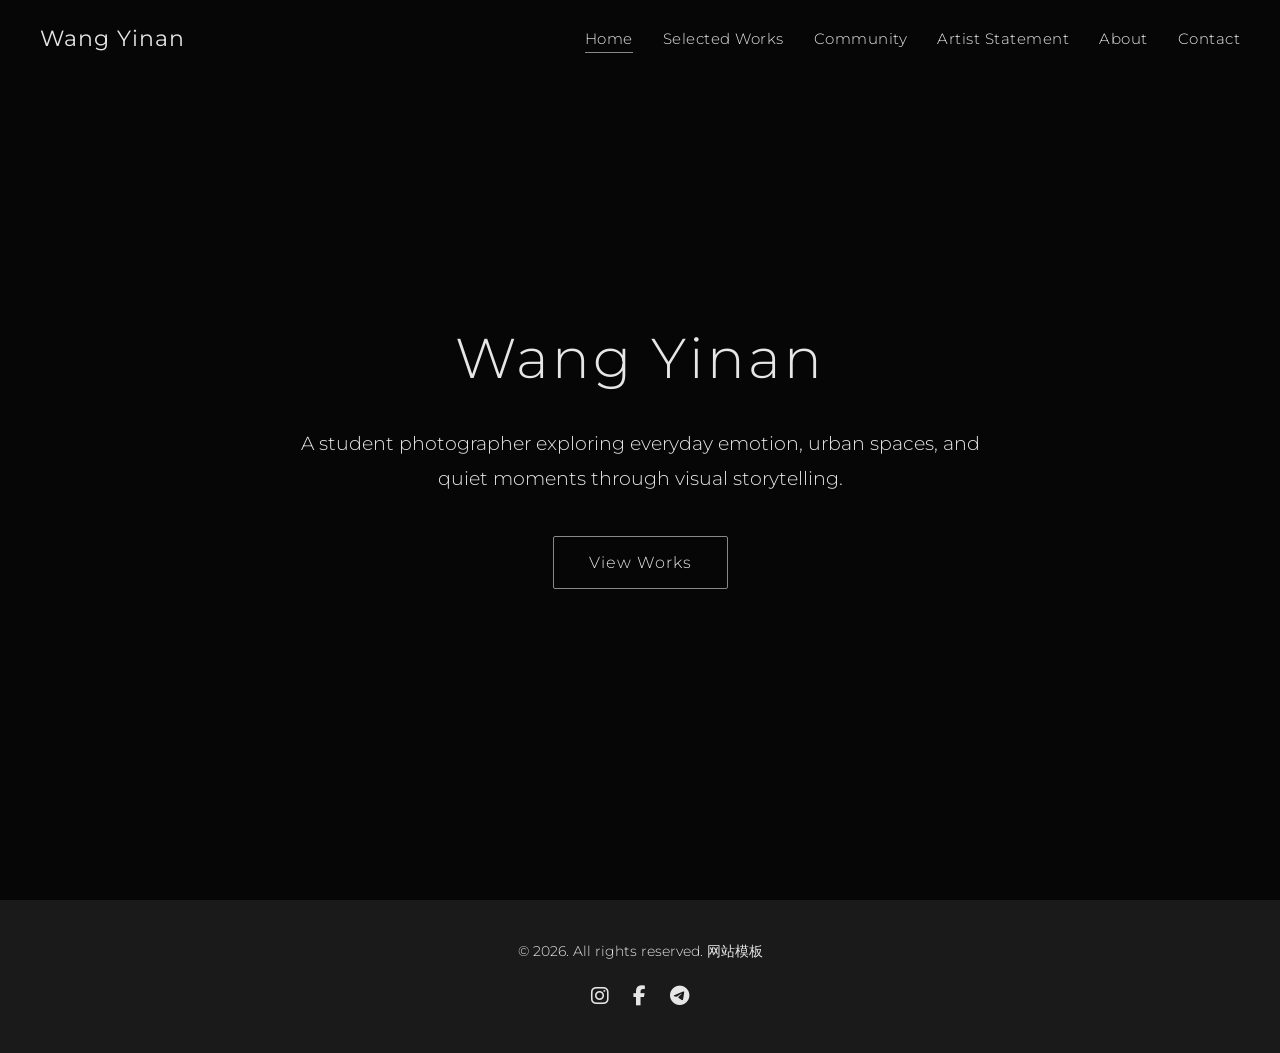
==== index.html @ 4743396e "2 commit" ====
<!DOCTYPE html>
<html lang="en">
<head>
    <meta charset="UTF-8">
    <meta name="viewport" content="width=device-width, initial-scale=1.0">
    <title>Wang Yinan | Photography Portfolio</title>
    <meta name="description" content="A student photographer exploring everyday emotion, urban spaces, and quiet moments through visual storytelling.">
    
    <link rel="icon" href="./favicon/favicon-32x32.png" sizes="32x32">
    <link rel="apple-touch-icon" href="./favicon/favicon-apple-32x32.png">

    <link rel="preconnect" href="https://fonts.googleapis.com">
    <link rel="preconnect" href="https://fonts.gstatic.com" crossorigin>
    <link href="https://fonts.googleapis.com/css2?family=Montserrat:wght@400;700&display=swap" rel="stylesheet">
    
    <link rel="stylesheet" href="./css/style.css">
    
    <link rel="stylesheet" href="https://cdn.bootcdn.net/ajax/libs/font-awesome/6.5.2/css/all.min.css" crossorigin="anonymous" referrerpolicy="no-referrer" />
    <link href="https://cdn.bootcdn.net/ajax/libs/aos/2.3.1/aos.css" rel="stylesheet">
</head>
<body>

    <header class="main-header">
        <div class="logo">
            <a href="./index.html">
                <h1>Wang Yinan</h1>
            </a>
        </div>
        <nav class="main-nav">
            <ul>
                <li><a href="index.html" class="active">Home</a></li>
                <li><a href="works.html">Selected Works</a></li>
                <li><a href="community.html">Community</a></li>
                <li><a href="statement.html">Artist Statement</a></li>
                <li><a href="about.html">About</a></li>
                <li><a href="contact.html">Contact</a></li>
            </ul>
        </nav>
        <button class="menu-toggle" aria-label="Toggle menu">
            <span class="hamburger"></span>
        </button>
    </header>

    <main class="main-content">
        <section class="hero-section">
            <h2 class="hero-title" data-aos="fade-down">Wang Yinan</h2>
            <p class="hero-subtitle" data-aos="fade-up" data-aos-delay="200">A student photographer exploring everyday emotion, urban spaces, and quiet moments through visual storytelling.</p>
            <a href="works.html" class="btn" data-aos="zoom-in" data-aos-delay="400">View Works</a>
        </section>
    </main>

    <footer class="main-footer">
        <p>&copy; 2026. All rights reserved. <a target="_blank" href="https://www.mobanwang.com/" title="网站模板">网站模板</a></p>
        <div class="social-links">
            <a href="#" aria-label="Instagram" rel="noopener"><i class="fab fa-instagram"></i></a>
            <a href="#" aria-label="Facebook" rel="noopener"><i class="fab fa-facebook-f"></i></a>
            <a href="#" aria-label="Telegram" rel="noopener"><i class="fab fa-telegram-plane"></i></a>
        </div>
    </footer>

    <script src="js/main.js"></script>
    <script src="https://cdn.bootcdn.net/ajax/libs/aos/2.3.1/aos.js"></script>
    <script>
        AOS.init();
    </script>
</body>
</html>
---- css/style.css ----
/*
--- Base Styles & Reset ---
*/


* {
    margin: 0;
    padding: 0;
    box-sizing: border-box;
}

html, body {
    overflow-x: hidden;
    width: 100%;
}

html.no-scroll,
body.no-scroll {
    overflow: hidden;
    height: 100%;
}

body {
    display: flex;
    flex-direction: column;
    min-height: 100vh;
    font-family: 'Montserrat', sans-serif;
    background-color: #0d0d0d;
    color: #e6e6e6;
    line-height: 1.7;
    scroll-behavior: smooth;
    width: 100%;
    font-weight: 300;
}

.main-content {
    flex-grow: 1;
}

a {
    color: #e6e6e6;
    text-decoration: none;
    transition: color 0.3s ease;
}

a:hover {
    color: #d4d4d4;
}




                    /*
                        --- Header ---
                    */



.main-header {
    display: flex;
    justify-content: space-between;
    align-items: center;
    padding: 20px 40px;
    position: fixed;
    top: 0;
    left: 0;
    width: 100%;
    z-index: 100;
    transition: background-color 0.3s ease;
}

.main-header.scrolled {
    background-color: rgba(13, 13, 13, 0.9);
}

.logo h1 {
    font-size: 22px;
    font-weight: 400;
    letter-spacing: 1px;
}




                    /*
                        --- Navigation ---
                    */



.main-nav ul {
    list-style: none;
    display: flex;
}

.main-nav ul li {
    margin-left: 30px;
}

.main-nav ul li a {
    font-weight: 300;
    text-transform: none;
    letter-spacing: 0.5px;
    position: relative;
    padding-bottom: 5px;
    font-size: 0.95em;
}

.main-nav ul li a.active::after,
.main-nav ul li a:hover::after {
    content: '';
    position: absolute;
    bottom: 0;
    left: 0;
    width: 100%;
    height: 1px;
    background-color: #888;
    transform: scaleX(0);
    transform-origin: left;
    transition: transform 0.3s ease;
}

.main-nav ul li a:hover::after,
.main-nav ul li a.active::after {
    transform: scaleX(1);
}



                    /*
                        --- Hamburger Menu ---
                    */



.menu-toggle {
    display: none;
    background: transparent;
    border: none;
    cursor: pointer;
    padding: 10px;
    z-index: 101;
}

.hamburger {
    display: block;
    width: 25px;
    height: 2px;
    background-color: #e6e6e6;
    position: relative;
    transition: all 0.3s ease-in-out;
}

.hamburger::before,
.hamburger::after {
    content: '';
    display: block;
    width: 25px;
    height: 2px;
    background-color: #e6e6e6;
    position: absolute;
    transition: all 0.3s ease-in-out;
}

.hamburger::before {
    transform: translateY(-8px);
}

.hamburger::after {
    transform: translateY(8px);
}

.menu-toggle.active .hamburger {
    background-color: transparent;
}

.menu-toggle.active .hamburger::before {
    transform: rotate(45deg);
}

.menu-toggle.active .hamburger::after {
    transform: rotate(-45deg);
}



                    /*
                        --- Hero Section ---
                    */



.hero-section {
    height: 100vh;
    display: flex;
    flex-direction: column;
    justify-content: center;
    align-items: center;
    text-align: center;
    padding: 0 20px;
    background: url('../images/Hero-img.png') no-repeat center center/cover;
    position: relative;
}

.hero-section::before {
    content: '';
    position: absolute;
    top: 0;
    left: 0;
    width: 100%;
    height: 100%;
    background-color: rgba(0, 0, 0, 0.5);
}

.hero-title, .hero-subtitle, .btn {
    position: relative;
    z-index: 1;
}

.hero-title {
    font-size: 3.5em;
    margin-bottom: 20px;
    letter-spacing: 3px;
    font-weight: 300;
    animation: fadeIn 1s ease-in-out;
}

.hero-subtitle {
    font-size: 1.2em;
    margin-bottom: 40px;
    font-weight: 300;
    line-height: 1.8;
    max-width: 700px;
    margin-left: auto;
    margin-right: auto;
    animation: fadeIn 1.2s ease-in-out;
}



                    /*
                        --- Buttons ---
                    */



.btn {
    display: inline-block;
    padding: 12px 35px;
    border: 1px solid #888;
    border-radius: 2px;
    font-weight: 300;
    text-transform: none;
    letter-spacing: 1px;
    transition: all 0.3s ease;
    animation: fadeIn 1.5s ease-in-out;
    position: relative;
    overflow: hidden;
}

.btn:hover {
    background-color: #e6e6e6;
    border-color: #e6e6e6;
    color: #0d0d0d;
}

.btn .btn-text,
.btn .loader-ring {
    transition: opacity 0.3s ease;
}

.btn .loader-ring {
    position: absolute;
    top: 50%;
    left: 50%;
    transform: translate(-50%, -50%);
    width: 0;
    height: 0;
    border: 4px solid transparent;
    border-radius: 50%;
    opacity: 0;
}

.btn.loading .btn-text {
    opacity: 0;
}

.btn.loading .loader-ring {
    width: 20px;
    height: 20px;
    border-top-color: #fff;
    border-left-color: #fff;
    animation: spin 1s linear infinite;
    opacity: 1;
}



                    /*
                        --- Keyframe Animations ---
                    */



@keyframes fadeIn {
    from {
        opacity: 0;
        transform: translateY(20px);
    }
    to {
        opacity: 1;
        transform: translateY(0);
    }
}

@keyframes spin {
    0% {
        transform: translate(-50%, -50%) rotate(0deg);
    }
    100% {
        transform: translate(-50%, -50%) rotate(360deg);
    }
}



                    /*
                        --- Footer ---
                    */



.main-footer {
    text-align: center;
    padding: 40px 20px;
    background-color: #1a1a1a;
}

.main-footer p {
    font-size: 14px;
    margin-bottom: 15px;
}

.social-links a {
    font-size: 20px;
    margin: 0 10px;
}



                    /*
                        --- Portfolio Section ---
                    */



.portfolio-section {
    padding: 100px 20px;
    text-align: center;
}

.section-title {
    font-size: 2.5em;
    margin-bottom: 60px;
    font-weight: 300;
    letter-spacing: 2px;
}

.gallery-grid {
    display: grid;
    grid-template-columns: repeat(auto-fit, minmax(300px, 1fr));
    gap: 30px;
}

.gallery-item {
    position: relative;
    overflow: hidden;
    border-radius: 5px;
    box-shadow: 0 4px 15px rgba(0, 0, 0, 0.3);
    transition: transform 0.3s ease;
}

.gallery-item:hover {
    transform: scale(1.03);
}

.gallery-item img {
    width: 100%;
    height: 100%;
    object-fit: cover;
    display: block;
    transition: transform 0.3s ease;
}

.gallery-item:hover img {
    transform: scale(1.1);
}

.overlay {
    position: absolute;
    top: 0;
    left: 0;
    width: 100%;
    height: 100%;
    background-color: rgba(0, 0, 0, 0.6);
    display: flex;
    justify-content: center;
    align-items: center;
    opacity: 0;
    transition: opacity 0.3s ease;
}

.gallery-item:hover .overlay {
    opacity: 1;
}

.overlay span {
    color: #fff;
    font-size: 1.2em;
    font-weight: 300;
    text-transform: none;
    letter-spacing: 1px;
}



                    /*
                        --- About Section ---
                    */



.about-section {
    padding: 100px 20px;
    text-align: center;
}

.about-container {
    max-width: 900px;
    margin: 0 auto;
    display: flex;
    flex-wrap: wrap;
    gap: 50px;
    align-items: center;
    text-align: left;
}

.about-photo {
    flex: 1 1 300px;
}

.about-photo img {
    width: 100%;
    height: auto;
    border-radius: 5px;
    box-shadow: 0 8px 20px rgba(0, 0, 0, 0.4);
}

.about-text {
    flex: 2 1 400px;
}

.about-text h3 {
    font-size: 2.2em;
    margin-bottom: 20px;
    color: #c0c0c0;
    font-weight: 300;
}

.about-text p {
    font-size: 1.1em;
    margin-bottom: 15px;
}



                    /*
                        --- Contact Section ---
                    */



.contact-section {
    padding: 100px 20px;
}

.contact-container {
    max-width: 900px;
    margin: 0 auto;
    display: flex;
    flex-wrap: wrap;
    gap: 50px;
    align-items: flex-start;
}

.contact-info, .contact-form-container {
    flex: 1 1 400px;
}

.contact-info h3 {
    font-size: 1.8em;
    margin-bottom: 20px;
    color: #c0c0c0;
    font-weight: 300;
}

.contact-info p {
    margin-bottom: 30px;
}

.contact-info ul {
    list-style: none;
}

.contact-info ul li {
    margin-bottom: 15px;
    font-size: 1.1em;
}

.contact-info ul li i {
    color: #888;
    margin-right: 10px;
    width: 20px;
    text-align: center;
}



                    /*
                        --- Form Styles ---
                    */



.form-group {
    margin-bottom: 20px;
}

.form-group label {
    display: block;
    margin-bottom: 8px;
    font-weight: bold;
}

.form-group input,
.form-group textarea {
    width: 100%;
    padding: 12px;
    border: 1px solid #444;
    background-color: #222;
    color: #e6e6e6;
    border-radius: 5px;
    font-family: inherit;
    transition: border-color 0.3s ease;
}

.form-group input:focus,
.form-group textarea:focus {
    outline: none;
    border-color: #888;
}

.contact-form-container .btn {
    width: 100%;
    text-align: center;
}



                    /*
                        --- Toast Notifications ---
                    */



.toast {
    position: fixed;
    bottom: 20px;
    right: 20px;
    display: flex;
    align-items: center;
    gap: 15px;
    padding: 1.2em 2em;
    border-radius: 8px;
    box-shadow: 0 4px 12px rgba(0, 0, 0, 0.15);
    color: #fff;
    z-index: 1000;
    font-weight: bold;
    transform: translateX(120%);
    transition: transform 0.6s cubic-bezier(0.68, -0.55, 0.27, 1.55);
}

.toast.active {
    transform: translateX(0);
}

.toast.hidden {
    display: none;
}

.toast i {
    font-size: 1.5em;
}

.toast p {
    margin: 0;
}

.success-toast {
    background-color: #4CAF50;
}

.error-toast {
    background-color: #f44336;
}



                    /*
                        --- Works Page: Project Series ---
                    */



.project-series {
    margin-bottom: 80px;
    padding-bottom: 60px;
    border-bottom: 1px solid #333;
}

.project-series:last-child {
    border-bottom: none;
}

.series-header {
    max-width: 800px;
    margin: 0 auto 40px;
    text-align: center;
}

.series-header h3 {
    font-size: 2em;
    margin-bottom: 20px;
    color: #d4d4d4;
    font-weight: 300;
}

.series-description {
    font-size: 1.1em;
    line-height: 1.8;
    color: #c0c0c0;
}

.featured-story {
    max-width: 1000px;
    margin: 60px auto 0;
    display: flex;
    flex-wrap: wrap;
    gap: 40px;
    align-items: center;
    background-color: #1a1a1a;
    padding: 40px;
    border-radius: 8px;
}

.story-image {
    flex: 1 1 400px;
}

.story-image img {
    width: 100%;
    height: auto;
    border-radius: 5px;
}

.story-text {
    flex: 1 1 400px;
}

.story-text h4 {
    font-size: 1.6em;
    margin-bottom: 15px;
    color: #c0c0c0;
    font-weight: 300;
}

.story-text p {
    font-size: 1.05em;
    line-height: 1.7;
    color: #d0d0d0;
}



                    /*
                        --- Community Page ---
                    */



.community-section {
    padding: 100px 20px;
}

.community-intro {
    max-width: 800px;
    margin: 0 auto 60px;
    text-align: center;
}

.community-intro p {
    font-size: 1.2em;
    line-height: 1.8;
    color: #c0c0c0;
}

.community-container {
    max-width: 1200px;
    margin: 0 auto 60px;
    display: grid;
    grid-template-columns: repeat(auto-fit, minmax(300px, 1fr));
    gap: 40px;
}

.community-block {
    background-color: #1a1a1a;
    padding: 40px 30px;
    border-radius: 8px;
    text-align: center;
    transition: transform 0.3s ease;
}

.community-block:hover {
    transform: translateY(-5px);
}

.community-icon {
    font-size: 2.5em;
    color: #888;
    margin-bottom: 20px;
}

.community-block h3 {
    font-size: 1.6em;
    margin-bottom: 20px;
    color: #d4d4d4;
    font-weight: 300;
}

.community-block p {
    font-size: 1.05em;
    line-height: 1.7;
    color: #c0c0c0;
    margin-bottom: 15px;
}

.community-gallery {
    max-width: 1200px;
    margin: 0 auto;
}

.community-gallery h3 {
    font-size: 1.8em;
    text-align: center;
    margin-bottom: 40px;
    color: #c0c0c0;
    font-weight: 300;
}



                    /*
                        --- Artist Statement Page ---
                    */



.statement-section {
    padding: 100px 20px;
}

.statement-container {
    max-width: 800px;
    margin: 0 auto;
}

.statement-text {
    background-color: #1a1a1a;
    padding: 50px 60px;
    border-radius: 8px;
    line-height: 1.9;
}

.statement-lead {
    font-size: 1.3em;
    font-weight: 300;
    margin-bottom: 30px;
    color: #d4d4d4;
    text-align: center;
    font-style: italic;
}

.statement-text p {
    font-size: 1.1em;
    margin-bottom: 25px;
    color: #d0d0d0;
}

.statement-text p:last-child {
    margin-bottom: 0;
}



                    /*
                        --- Media Queries (Responsiveness) ---
                    */



@media (max-width: 768px) {
    .main-header {
        padding: 20px;
    }

    .logo {
        position: static;
        margin-right: auto;
    }

    .main-nav {
        display: flex;
        position: fixed;
        top: 0;
        left: 0;
        width: 100%;
        height: 100vh;
        background-color: rgba(13, 13, 13, 0.95);
        flex-direction: column;
        justify-content: center;
        align-items: center;
        transform: translateX(-100%);
        transition: transform 0.3s ease-in-out;
    }

    .main-nav.active {
        transform: translateX(0);
    }

    .main-nav ul {
        flex-direction: column;
        text-align: center;
    }

    .main-nav ul li {
        margin: 20px 0;
    }

    .menu-toggle {
        display: block;
        position: static;
        margin-left: auto;
    }

    .about-container {
        flex-direction: column;
        text-align: center;
    }
    .about-text {
        text-align: center;
    }

    .section-title {
        font-size: 2em;
    }

    .toast {
        right: 50%;
        transform: translateX(120%) translateX(50%);
    }

    .toast.active {
        transform: translateX(50%);
    }

    .featured-story {
        flex-direction: column;
        padding: 30px 20px;
    }

    .statement-text {
        padding: 30px 25px;
    }

    .statement-lead {
        font-size: 1.2em;
    }

    .community-container {
        grid-template-columns: 1fr;
    }

    .series-header h3 {
        font-size: 1.8em;
    }
}
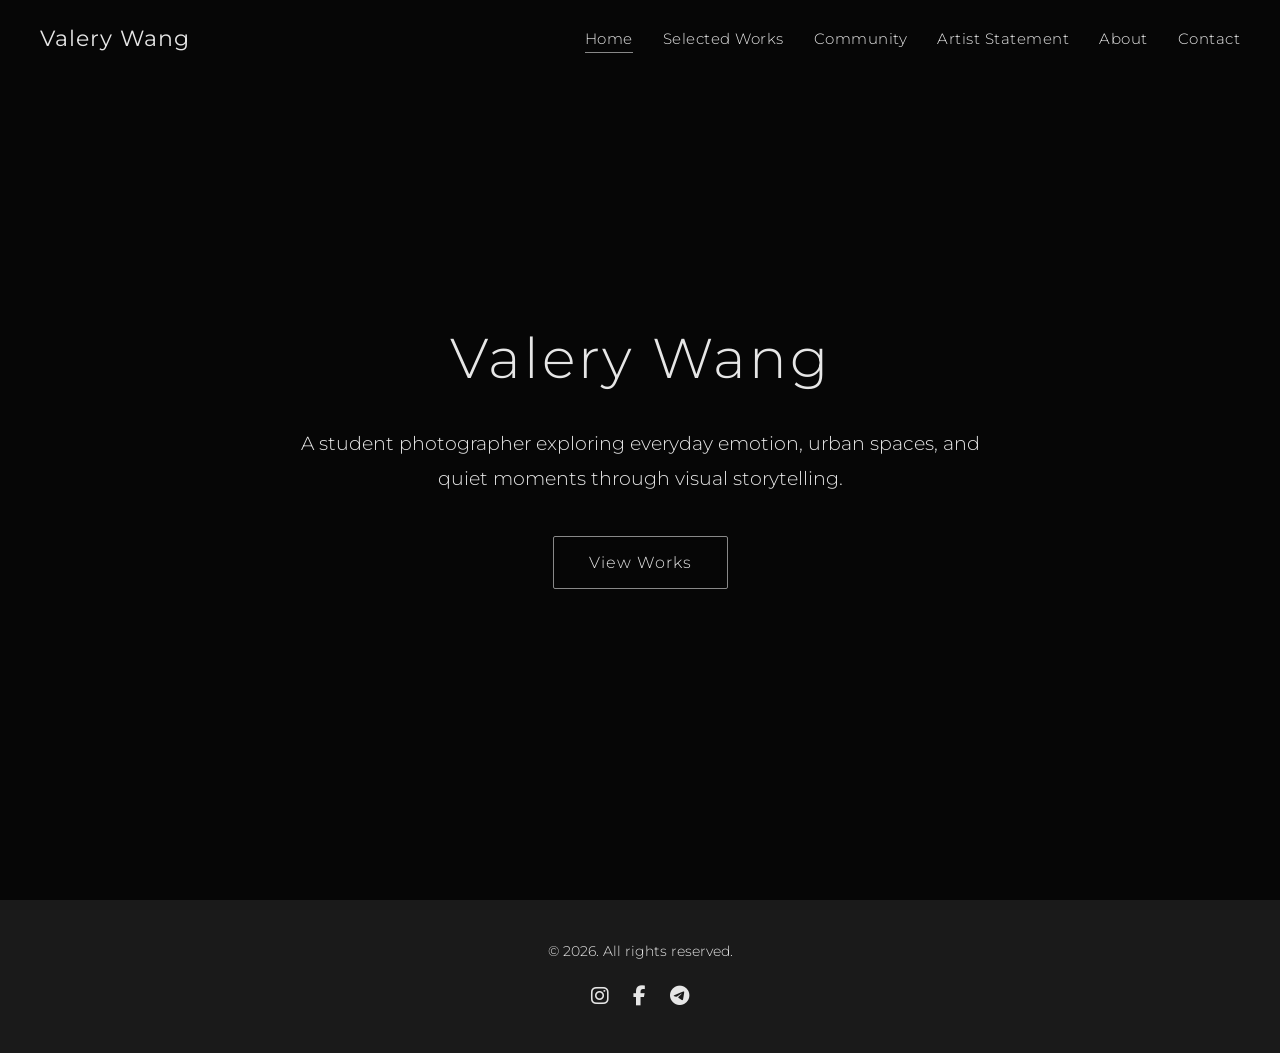
==== commit 27b62450: "Update branding from Wang Yinan to Valery Wang, add page headers, update contact info, and optimize " ====
--- a/index.html
+++ b/index.html
@@ -3,7 +3,7 @@
 <head>
     <meta charset="UTF-8">
     <meta name="viewport" content="width=device-width, initial-scale=1.0">
-    <title>Wang Yinan | Photography Portfolio</title>
+    <title>Valery Wang | Photography Portfolio</title>
     <meta name="description" content="A student photographer exploring everyday emotion, urban spaces, and quiet moments through visual storytelling.">
     
     <link rel="icon" href="./favicon/favicon-32x32.png" sizes="32x32">
@@ -23,7 +23,7 @@
     <header class="main-header">
         <div class="logo">
             <a href="./index.html">
-                <h1>Wang Yinan</h1>
+                <h1>Valery Wang</h1>
             </a>
         </div>
         <nav class="main-nav">
@@ -43,14 +43,14 @@
 
     <main class="main-content">
         <section class="hero-section">
-            <h2 class="hero-title" data-aos="fade-down">Wang Yinan</h2>
+            <h2 class="hero-title" data-aos="fade-down">Valery Wang</h2>
             <p class="hero-subtitle" data-aos="fade-up" data-aos-delay="200">A student photographer exploring everyday emotion, urban spaces, and quiet moments through visual storytelling.</p>
             <a href="works.html" class="btn" data-aos="zoom-in" data-aos-delay="400">View Works</a>
         </section>
     </main>
 
     <footer class="main-footer">
-        <p>&copy; 2026. All rights reserved. <a target="_blank" href="https://www.mobanwang.com/" title="网站模板">网站模板</a></p>
+        <p>&copy; 2026. All rights reserved.</p>
         <div class="social-links">
             <a href="#" aria-label="Instagram" rel="noopener"><i class="fab fa-instagram"></i></a>
             <a href="#" aria-label="Facebook" rel="noopener"><i class="fab fa-facebook-f"></i></a>
--- a/css/style.css
+++ b/css/style.css
@@ -364,6 +364,28 @@
     margin-bottom: 60px;
     font-weight: 300;
     letter-spacing: 2px;
+}
+
+.page-header {
+    text-align: center;
+    margin-bottom: 60px;
+}
+
+.page-main-title {
+    font-size: 3.5em;
+    font-weight: 300;
+    letter-spacing: 3px;
+    margin-bottom: 15px;
+    color: #e6e6e6;
+}
+
+.page-subtitle {
+    font-size: 1.4em;
+    font-weight: 300;
+    font-style: italic;
+    letter-spacing: 1.5px;
+    color: #b0b0b0;
+    font-family: 'Montserrat', serif;
 }
 
 .gallery-grid {
@@ -874,6 +896,16 @@
         font-size: 2em;
     }
 
+    .page-main-title {
+        font-size: 2.5em;
+        letter-spacing: 2px;
+    }
+
+    .page-subtitle {
+        font-size: 1.1em;
+        letter-spacing: 1px;
+    }
+
     .toast {
         right: 50%;
         transform: translateX(120%) translateX(50%);
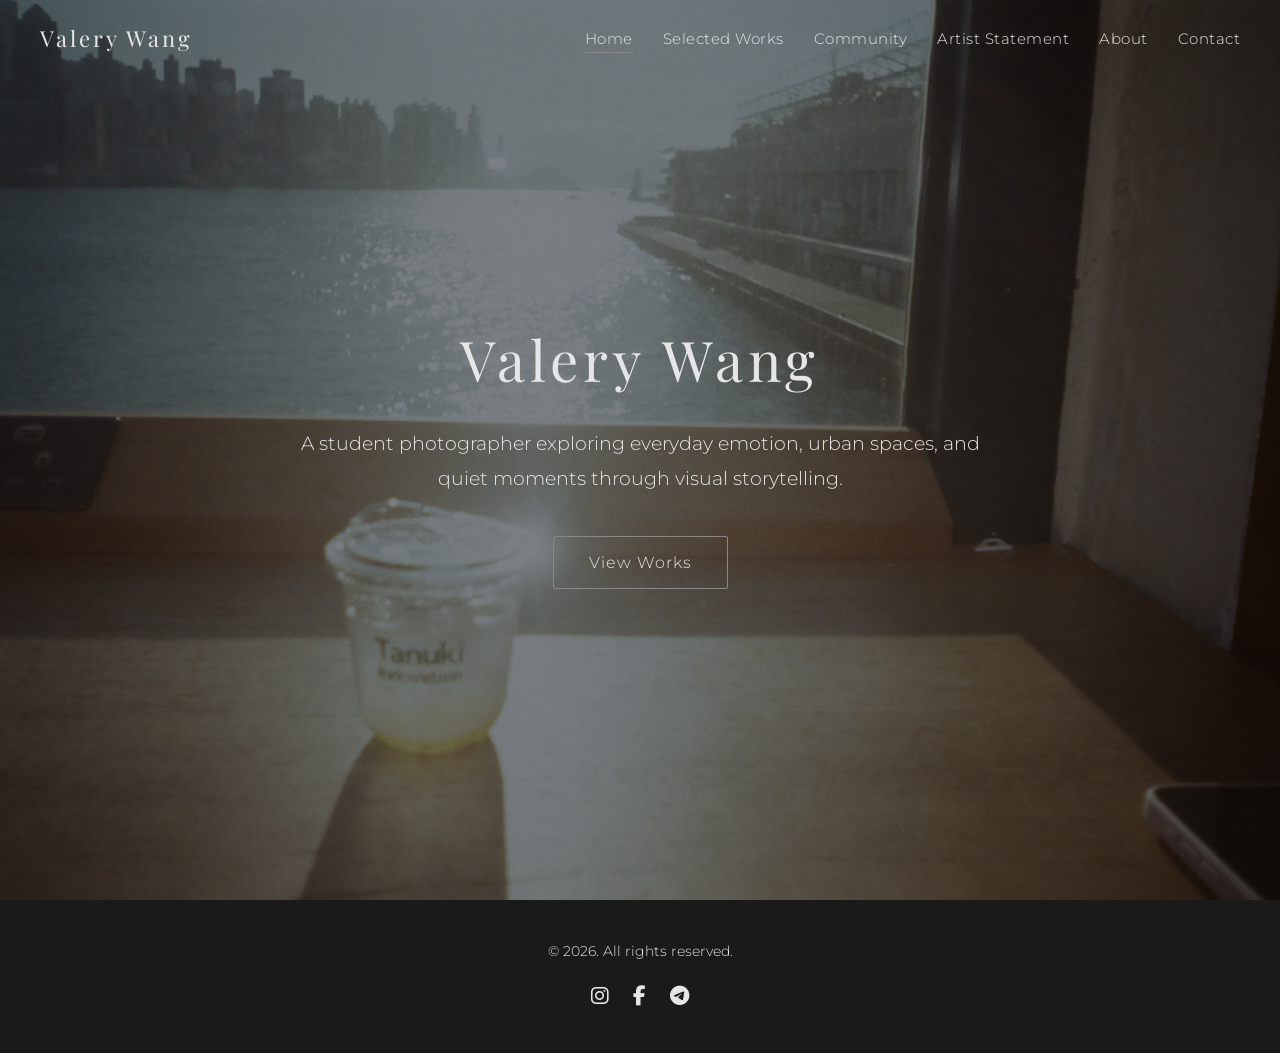
==== commit 5b79014b: "。。。。" ====
--- a/index.html
+++ b/index.html
@@ -11,7 +11,7 @@
 
     <link rel="preconnect" href="https://fonts.googleapis.com">
     <link rel="preconnect" href="https://fonts.gstatic.com" crossorigin>
-    <link href="https://fonts.googleapis.com/css2?family=Montserrat:wght@400;700&display=swap" rel="stylesheet">
+    <link href="https://fonts.googleapis.com/css2?family=Montserrat:wght@300;400;700&family=Playfair+Display:wght@400;500;600;700&display=swap" rel="stylesheet">
     
     <link rel="stylesheet" href="./css/style.css">
     
--- a/css/style.css
+++ b/css/style.css
@@ -76,7 +76,8 @@
 .logo h1 {
     font-size: 22px;
     font-weight: 400;
-    letter-spacing: 1px;
+    letter-spacing: 3px;
+    font-family: 'Playfair Display', serif;
 }
 
 
@@ -198,7 +199,7 @@
     align-items: center;
     text-align: center;
     padding: 0 20px;
-    background: url('../images/Hero-img.png') no-repeat center center/cover;
+    background: linear-gradient(rgba(13, 13, 13, 0.5), rgba(13, 13, 13, 0.5)), url('../images/Everyday%20Spaces/2025-10-07%20230908.jpg') center/cover no-repeat;
     position: relative;
 }
 
@@ -209,7 +210,7 @@
     left: 0;
     width: 100%;
     height: 100%;
-    background-color: rgba(0, 0, 0, 0.5);
+    background-color: transparent;
 }
 
 .hero-title, .hero-subtitle, .btn {
@@ -220,8 +221,9 @@
 .hero-title {
     font-size: 3.5em;
     margin-bottom: 20px;
-    letter-spacing: 3px;
-    font-weight: 300;
+    letter-spacing: 5px;
+    font-weight: 400;
+    font-family: 'Playfair Display', serif;
     animation: fadeIn 1s ease-in-out;
 }
 
@@ -362,25 +364,27 @@
 .section-title {
     font-size: 2.5em;
     margin-bottom: 60px;
-    font-weight: 300;
+    font-weight: 400;
     letter-spacing: 2px;
+    font-family: 'Playfair Display', serif;
 }
 
 .page-header {
     text-align: center;
-    margin-bottom: 60px;
+    margin-bottom: 80px;
 }
 
 .page-main-title {
-    font-size: 3.5em;
-    font-weight: 300;
-    letter-spacing: 3px;
-    margin-bottom: 15px;
+    font-size: 4.5em;
+    font-weight: 400;
+    letter-spacing: 6px;
+    margin-bottom: 25px;
     color: #e6e6e6;
+    font-family: 'Playfair Display', serif;
 }
 
 .page-subtitle {
-    font-size: 1.4em;
+    font-size: 1.2em;
     font-weight: 300;
     font-style: italic;
     letter-spacing: 1.5px;
@@ -454,44 +458,83 @@
 
 .about-section {
     padding: 100px 20px;
-    text-align: center;
+    max-width: 1200px;
+    margin: 0 auto;
 }
 
 .about-container {
-    max-width: 900px;
-    margin: 0 auto;
-    display: flex;
-    flex-wrap: wrap;
-    gap: 50px;
-    align-items: center;
+    display: flex;
+    gap: 80px;
+    align-items: flex-start;
+    margin-top: 80px;
+    margin-bottom: 100px;
+}
+
+.about-text {
+    flex: 1;
     text-align: left;
 }
 
-.about-photo {
-    flex: 1 1 300px;
-}
-
-.about-photo img {
-    width: 100%;
-    height: auto;
-    border-radius: 5px;
-    box-shadow: 0 8px 20px rgba(0, 0, 0, 0.4);
-}
-
-.about-text {
-    flex: 2 1 400px;
-}
-
 .about-text h3 {
-    font-size: 2.2em;
+    font-size: 2em;
+    margin-bottom: 30px;
+    color: #e6e6e6;
+    font-weight: 400;
+    letter-spacing: 3px;
+    font-family: 'Playfair Display', serif;
+}
+
+.about-text p {
+    font-size: 1em;
+    line-height: 1.8;
     margin-bottom: 20px;
     color: #c0c0c0;
     font-weight: 300;
 }
 
-.about-text p {
+.about-photo {
+    flex: 0 0 350px;
+}
+
+.about-photo img {
+    width: 100%;
+    height: auto;
+    border-radius: 8px;
+    box-shadow: 0 10px 30px rgba(0, 0, 0, 0.5);
+}
+
+.about-footer {
+    display: flex;
+    justify-content: center;
+    align-items: center;
+    gap: 60px;
+    padding-top: 60px;
+    border-top: 1px solid #333;
+}
+
+.about-footer a {
+    font-size: 0.95em;
+    color: #a8a8a8;
+    transition: color 0.3s ease;
+}
+
+.about-footer a:hover {
+    color: #e6e6e6;
+}
+
+.social-links-about {
+    display: flex;
+    gap: 25px;
+}
+
+.social-links-about a {
     font-size: 1.1em;
-    margin-bottom: 15px;
+    color: #888;
+    transition: color 0.3s ease;
+}
+
+.social-links-about a:hover {
+    color: #e6e6e6;
 }
 
 
@@ -503,7 +546,7 @@
 
 
 .contact-section {
-    padding: 100px 20px;
+    padding: 180px 20px 100px;
 }
 
 .contact-container {
@@ -523,7 +566,9 @@
     font-size: 1.8em;
     margin-bottom: 20px;
     color: #c0c0c0;
-    font-weight: 300;
+    font-weight: 400;
+    letter-spacing: 2px;
+    font-family: 'Playfair Display', serif;
 }
 
 .contact-info p {
@@ -656,7 +701,7 @@
 
 .series-header {
     max-width: 800px;
-    margin: 0 auto 40px;
+    margin: 80px auto 40px;
     text-align: center;
 }
 
@@ -664,7 +709,9 @@
     font-size: 2em;
     margin-bottom: 20px;
     color: #d4d4d4;
-    font-weight: 300;
+    font-weight: 400;
+    letter-spacing: 3px;
+    font-family: 'Playfair Display', serif;
 }
 
 .series-description {
@@ -703,7 +750,9 @@
     font-size: 1.6em;
     margin-bottom: 15px;
     color: #c0c0c0;
-    font-weight: 300;
+    font-weight: 400;
+    letter-spacing: 2px;
+    font-family: 'Playfair Display', serif;
 }
 
 .story-text p {
@@ -721,59 +770,128 @@
 
 
 .community-section {
-    padding: 100px 20px;
+    padding: 120px 20px 0 20px;
 }
 
 .community-intro {
-    max-width: 800px;
-    margin: 0 auto 60px;
+    max-width: 650px;
+    margin: 0 auto 80px;
     text-align: center;
 }
 
 .community-intro p {
-    font-size: 1.2em;
+    font-size: 1.1em;
     line-height: 1.8;
+    color: #d4d4d4;
+}
+
+.community-container {
+    max-width: 100%;
+    margin: 0 auto;
+    display: flex;
+    flex-direction: row;
+    height: 80vh;
+    width: 100%;
+    padding: 80px 0;
+}
+
+.community-block {
+    width: 33.333%;
+    height: auto;
+    background-color: #0d0d0d;
+    padding: 0 15px;
+    border-radius: 0;
+    text-align: left;
+    display: flex;
+    flex-direction: column;
+    transition: none;
+    position: relative;
+    overflow: visible;
+}
+
+.community-block:hover {
+    transform: none;
+}
+
+.community-icon {
+    display: none;
+}
+
+.community-block h3 {
+    font-size: 0.95em;
+    margin-bottom: 20px;
     color: #c0c0c0;
-}
-
-.community-container {
-    max-width: 1200px;
-    margin: 0 auto 60px;
-    display: grid;
-    grid-template-columns: repeat(auto-fit, minmax(300px, 1fr));
-    gap: 40px;
-}
-
-.community-block {
-    background-color: #1a1a1a;
-    padding: 40px 30px;
-    border-radius: 8px;
-    text-align: center;
-    transition: transform 0.3s ease;
-}
-
-.community-block:hover {
-    transform: translateY(-5px);
-}
-
-.community-icon {
-    font-size: 2.5em;
-    color: #888;
-    margin-bottom: 20px;
-}
-
-.community-block h3 {
-    font-size: 1.6em;
-    margin-bottom: 20px;
-    color: #d4d4d4;
-    font-weight: 300;
+    font-weight: 400;
+    letter-spacing: 3px;
+    text-shadow: none;
+    font-family: 'Playfair Display', serif;
 }
 
 .community-block p {
-    font-size: 1.05em;
-    line-height: 1.7;
-    color: #c0c0c0;
-    margin-bottom: 15px;
+    font-size: 0.9em;
+    line-height: 1.8;
+    color: #a8a8a8;
+    font-weight: 300;
+    margin-bottom: 18px;
+    text-shadow: none;
+}
+
+.community-block p:last-child {
+    margin-bottom: 0;
+}
+
+.community-gallery-carousel {
+    position: relative;
+    width: 100%;
+    height: 80vh;
+    margin-top: 0;
+    border-radius: 0;
+    overflow: hidden;
+    top: 0;
+    left: 0;
+}
+
+.community-gallery-carousel::after {
+    content: '';
+    position: absolute;
+    bottom: 0;
+    left: 0;
+    width: 100%;
+    height: 0;
+    background: none;
+    pointer-events: none;
+}
+
+.community-text-content {
+    position: relative;
+    bottom: auto;
+    left: auto;
+    width: 100%;
+    max-width: 100%;
+    padding: 60px 0 0 0;
+    background-color: transparent;
+    z-index: 10;
+}
+
+.carousel-img {
+    position: absolute;
+    width: 100%;
+    height: 100%;
+    object-fit: contain;
+    opacity: 0;
+    transition: opacity 0.6s ease-in-out;
+}
+
+.carousel-img.active {
+    opacity: 1;
+}
+
+.community-gallery-carousel:hover .carousel-img.active {
+    opacity: 0;
+}
+
+.community-gallery-carousel:hover .carousel-img:not(.active) {
+    opacity: 1;
 }
 
 .community-gallery {
@@ -886,10 +1004,16 @@
 
     .about-container {
         flex-direction: column;
-        text-align: center;
-    }
-    .about-text {
-        text-align: center;
+        gap: 40px;
+    }
+
+    .about-photo {
+        flex: 0 0 100%;
+    }
+
+    .about-footer {
+        flex-direction: column;
+        gap: 30px;
     }
 
     .section-title {
@@ -898,7 +1022,7 @@
 
     .page-main-title {
         font-size: 2.5em;
-        letter-spacing: 2px;
+        letter-spacing: 4px;
     }
 
     .page-subtitle {
@@ -929,10 +1053,387 @@
     }
 
     .community-container {
-        grid-template-columns: 1fr;
+        flex-direction: column;
+        height: auto;
+        padding: 60px 0;
+    }
+
+    .community-block {
+        width: 100%;
+        height: auto;
+        padding: 0 10px;
+    }
+
+    .community-gallery-carousel {
+        height: 60vh;
+    }
+
+    .community-text-content {
+        max-width: 100%;
+        padding: 50px 0 0 0;
     }
 
     .series-header h3 {
         font-size: 1.8em;
+        letter-spacing: 2px;
+    }
+
+    .featured-project-spacer {
+        height: 60px;
+    }
+
+    .featured-project {
+        flex-direction: column;
+        gap: 40px;
+    }
+
+    .featured-project-image {
+        flex: 1 1 100%;
+    }
+
+    .featured-project-text {
+        flex: 1 1 100%;
+        padding: 0;
+    }
+
+    .featured-project-text h3 {
+        font-size: 1.8em;
+        letter-spacing: 2px;
+    }
+
+    .featured-project-text p {
+        font-size: 1em;
+    }
+}
+
+
+
+                    /*
+                        --- Featured Project Section ---
+                    */
+
+
+
+.featured-project-section {
+    padding: 0 20px 100px;
+    background-color: #0d0d0d;
+}
+
+.featured-project-spacer {
+    height: 120px;
+}
+
+.featured-project {
+    max-width: 1400px;
+    margin: 0 auto;
+    display: flex;
+    gap: 80px;
+    align-items: center;
+    background-color: #0d0d0d;
+    padding: 0;
+}
+
+.featured-project-image {
+    flex: 0 0 60%;
+    position: relative;
+    overflow: hidden;
+    border-radius: 2px;
+}
+
+.featured-project-image img {
+    width: 100%;
+    height: auto;
+    display: block;
+    transition: transform 0.6s cubic-bezier(0.16, 1, 0.3, 1);
+}
+
+.featured-project-image:hover img {
+    transform: scale(1.02);
+}
+
+.featured-project-text {
+    flex: 0 0 calc(40% - 80px);
+    padding: 40px 0;
+}
+
+.featured-project-text h3 {
+    font-size: 2.2em;
+    font-weight: 400;
+    letter-spacing: 3px;
+    color: #e6e6e6;
+    margin-bottom: 15px;
+    line-height: 1.3;
+    font-family: 'Playfair Display', serif;
+}
+
+.featured-project-meta {
+    font-size: 0.9em;
+    color: #666;
+    letter-spacing: 1.5px;
+    margin-bottom: 40px;
+    font-weight: 300;
+}
+
+.featured-project-text p {
+    font-size: 1.1em;
+    line-height: 1.9;
+    color: #c0c0c0;
+    margin-bottom: 20px;
+    font-weight: 300;
+}
+
+.featured-project-text p:last-child {
+    margin-bottom: 0;
+}
+
+
+
+                    /*
+                        --- Editorial Modal ---
+                    */
+
+
+
+.editorial-modal {
+    position: fixed;
+    top: 0;
+    left: 0;
+    width: 100%;
+    height: 100vh;
+    z-index: 9999;
+    opacity: 0;
+    pointer-events: none;
+    transition: opacity 0.8s cubic-bezier(0.16, 1, 0.3, 1);
+}
+
+.editorial-modal.active {
+    opacity: 1;
+    pointer-events: all;
+}
+
+.modal-backdrop {
+    position: absolute;
+    top: 0;
+    left: 0;
+    width: 100%;
+    height: 100%;
+    background-color: #0d0d0d;
+    backdrop-filter: blur(0px);
+    transition: backdrop-filter 1s cubic-bezier(0.16, 1, 0.3, 1);
+}
+
+.editorial-modal.active .modal-backdrop {
+    backdrop-filter: blur(20px);
+}
+
+.modal-container {
+    position: relative;
+    width: 100%;
+    height: 100%;
+    display: flex;
+    z-index: 1;
+}
+
+.modal-image-section {
+    flex: 0 0 65%;
+    display: flex;
+    align-items: center;
+    justify-content: center;
+    padding: 60px;
+    opacity: 0;
+    filter: blur(20px);
+    transition: opacity 1.2s cubic-bezier(0.16, 1, 0.3, 1) 0.2s,
+                filter 1.2s cubic-bezier(0.16, 1, 0.3, 1) 0.2s;
+}
+
+.editorial-modal.active .modal-image-section {
+    opacity: 1;
+    filter: blur(0px);
+}
+
+.modal-image {
+    max-width: 100%;
+    max-height: 100%;
+    object-fit: contain;
+    border-radius: 2px;
+}
+
+.modal-text-section {
+    flex: 0 0 35%;
+    padding: 80px 60px;
+    display: flex;
+    flex-direction: column;
+    position: relative;
+    overflow-y: auto;
+}
+
+.modal-close {
+    position: absolute;
+    top: 30px;
+    right: 40px;
+    font-size: 3.5em;
+    color: #e6e6e6;
+    cursor: pointer;
+    background: none;
+    border: none;
+    padding: 0;
+    width: 60px;
+    height: 60px;
+    display: flex;
+    align-items: center;
+    justify-content: center;
+    transition: color 0.3s ease, transform 0.3s ease;
+    font-weight: 300;
+    opacity: 0;
+    transform: translateY(-10px) scale(0.8);
+    transition: opacity 0.6s cubic-bezier(0.16, 1, 0.3, 1) 1.4s,
+                transform 0.6s cubic-bezier(0.16, 1, 0.3, 1) 1.4s,
+                color 0.3s ease;
+    line-height: 1;
+}
+
+.editorial-modal.active .modal-close {
+    opacity: 1;
+    transform: translateY(0) scale(1);
+}
+
+.modal-close:hover {
+    color: #fff;
+    transform: translateY(0) scale(1.1);
+}
+
+.modal-content {
+    margin-top: auto;
+    margin-bottom: auto;
+}
+
+.modal-index {
+    font-size: 0.75em;
+    letter-spacing: 2px;
+    color: #666;
+    margin-bottom: 30px;
+    font-weight: 300;
+    opacity: 0;
+    transform: translateY(20px);
+    transition: opacity 0.8s cubic-bezier(0.16, 1, 0.3, 1) 1.2s,
+                transform 0.8s cubic-bezier(0.16, 1, 0.3, 1) 1.2s;
+}
+
+.editorial-modal.active .modal-index {
+    opacity: 1;
+    transform: translateY(0);
+}
+
+.modal-title {
+    font-size: 1.8em;
+    font-weight: 400;
+    letter-spacing: 2px;
+    color: #e6e6e6;
+    margin-bottom: 20px;
+    line-height: 1.4;
+    font-family: 'Playfair Display', serif;
+    opacity: 0;
+    transform: translateY(20px);
+    transition: opacity 0.8s cubic-bezier(0.16, 1, 0.3, 1) 1.4s,
+                transform 0.8s cubic-bezier(0.16, 1, 0.3, 1) 1.4s;
+}
+
+.editorial-modal.active .modal-title {
+    opacity: 1;
+    transform: translateY(0);
+}
+
+.modal-meta {
+    font-size: 0.9em;
+    color: #888;
+    margin-bottom: 40px;
+    letter-spacing: 0.5px;
+    font-weight: 300;
+    opacity: 0;
+    transform: translateY(20px);
+    transition: opacity 0.8s cubic-bezier(0.16, 1, 0.3, 1) 1.6s,
+                transform 0.8s cubic-bezier(0.16, 1, 0.3, 1) 1.6s;
+    display: none;
+}
+
+.editorial-modal.active .modal-meta {
+    opacity: 1;
+    transform: translateY(0);
+}
+
+.modal-description {
+    font-size: 1.05em;
+    line-height: 1.9;
+    color: #c0c0c0;
+    font-weight: 300;
+    white-space: pre-line;
+    opacity: 0;
+    transform: translateY(20px);
+    transition: opacity 0.8s cubic-bezier(0.16, 1, 0.3, 1) 1.8s,
+                transform 0.8s cubic-bezier(0.16, 1, 0.3, 1) 1.8s;
+}
+
+.editorial-modal.active .modal-description {
+    opacity: 1;
+    transform: translateY(0);
+}
+
+.gallery-item {
+    cursor: pointer;
+}
+
+
+
+                    /*
+                        --- Modal Responsive ---
+                    */
+
+
+
+@media (max-width: 1024px) {
+    .modal-container {
+        flex-direction: column;
+    }
+
+    .modal-image-section {
+        flex: 0 0 60%;
+        padding: 40px 30px 20px;
+    }
+
+    .modal-text-section {
+        flex: 0 0 40%;
+        padding: 30px 40px 60px;
+    }
+
+    .modal-close {
+        top: 30px;
+        right: 40px;
+    }
+}
+
+@media (max-width: 768px) {
+    .modal-image-section {
+        flex: 0 0 55%;
+        padding: 30px 20px 15px;
+    }
+
+    .modal-text-section {
+        flex: 0 0 45%;
+        padding: 20px 30px 40px;
+    }
+
+    .modal-close {
+        top: 20px;
+        right: 30px;
+        font-size: 0.8em;
+    }
+
+    .modal-title {
+        font-size: 1.4em;
+        letter-spacing: 1.5px;
+    }
+
+    .modal-description {
+        font-size: 0.95em;
     }
 }
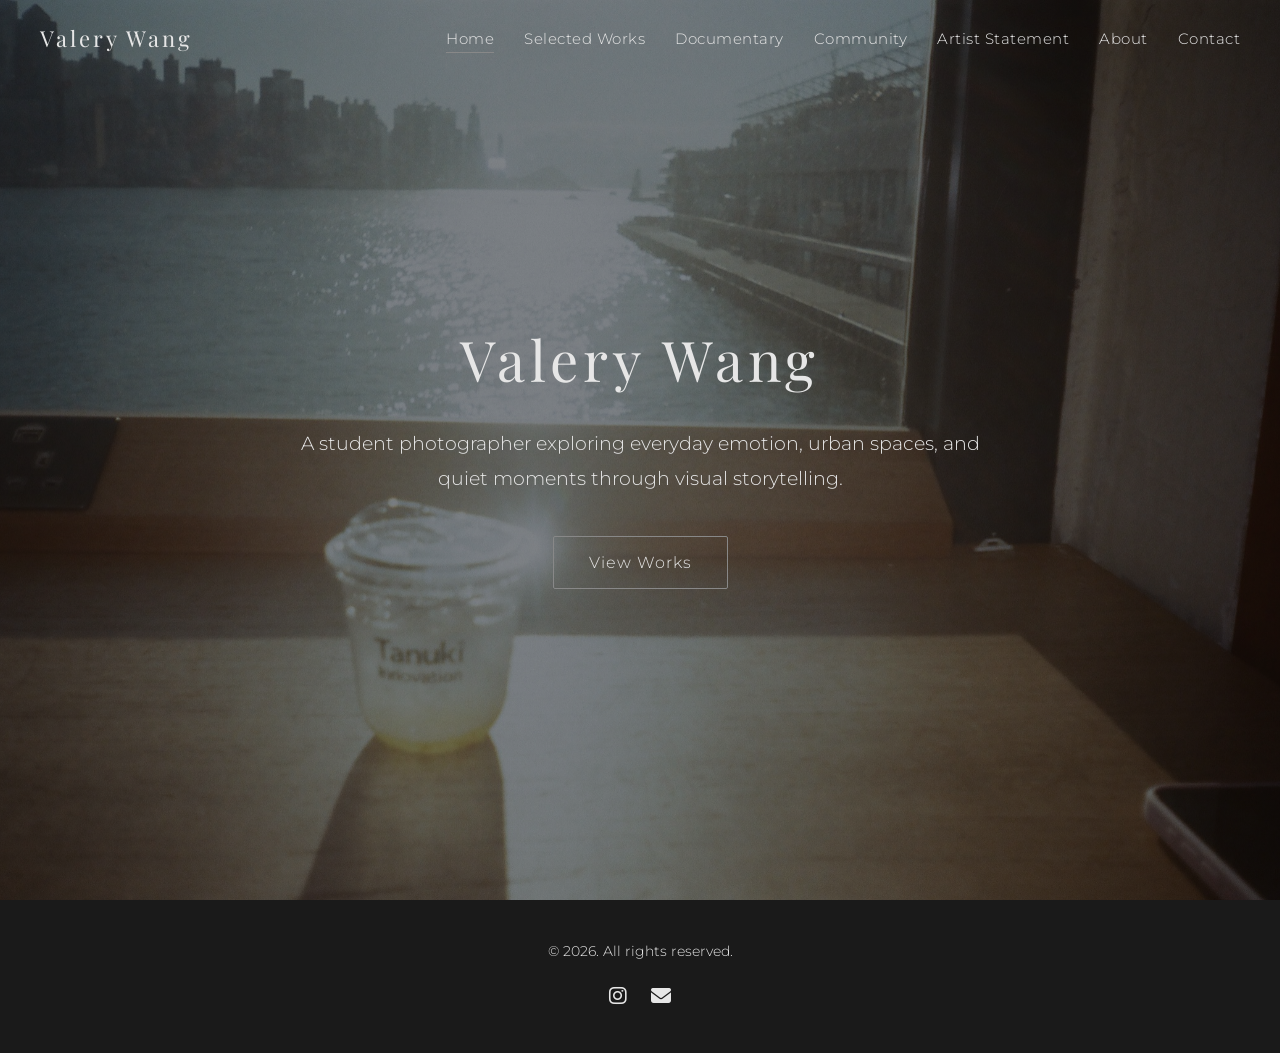
==== commit 3d9ded79: "Improve portfolio UI and add documentary project" ====
--- a/index.html
+++ b/index.html
@@ -19,31 +19,33 @@
     <link href="https://cdn.bootcdn.net/ajax/libs/aos/2.3.1/aos.css" rel="stylesheet">
 </head>
 <body>
+    <a class="skip-link" href="#main-content">Skip to content</a>
 
     <header class="main-header">
         <div class="logo">
             <a href="./index.html">
-                <h1>Valery Wang</h1>
+                <span class="site-name">Valery Wang</span>
             </a>
         </div>
-        <nav class="main-nav">
+        <nav class="main-nav" id="main-navigation" aria-label="Primary navigation">
             <ul>
-                <li><a href="index.html" class="active">Home</a></li>
+                <li><a href="index.html" class="active" aria-current="page">Home</a></li>
                 <li><a href="works.html">Selected Works</a></li>
+                <li><a href="documentary.html">Documentary</a></li>
                 <li><a href="community.html">Community</a></li>
                 <li><a href="statement.html">Artist Statement</a></li>
                 <li><a href="about.html">About</a></li>
                 <li><a href="contact.html">Contact</a></li>
             </ul>
         </nav>
-        <button class="menu-toggle" aria-label="Toggle menu">
+        <button class="menu-toggle" aria-label="Open menu" aria-controls="main-navigation" aria-expanded="false">
             <span class="hamburger"></span>
         </button>
     </header>
 
-    <main class="main-content">
+    <main class="main-content" id="main-content">
         <section class="hero-section">
-            <h2 class="hero-title" data-aos="fade-down">Valery Wang</h2>
+            <h1 class="hero-title" data-aos="fade-down">Valery Wang</h1>
             <p class="hero-subtitle" data-aos="fade-up" data-aos-delay="200">A student photographer exploring everyday emotion, urban spaces, and quiet moments through visual storytelling.</p>
             <a href="works.html" class="btn" data-aos="zoom-in" data-aos-delay="400">View Works</a>
         </section>
@@ -52,9 +54,8 @@
     <footer class="main-footer">
         <p>&copy; 2026. All rights reserved.</p>
         <div class="social-links">
-            <a href="#" aria-label="Instagram" rel="noopener"><i class="fab fa-instagram"></i></a>
-            <a href="#" aria-label="Facebook" rel="noopener"><i class="fab fa-facebook-f"></i></a>
-            <a href="#" aria-label="Telegram" rel="noopener"><i class="fab fa-telegram-plane"></i></a>
+            <a href="https://www.instagram.com/viennawyn0829/" aria-label="Valery Wang on Instagram" target="_blank" rel="noopener noreferrer"><i class="fab fa-instagram"></i></a>
+            <a href="mailto:viennawyn19@icloud.com" aria-label="Email Valery Wang"><i class="fas fa-envelope"></i></a>
         </div>
     </footer>
 
@@ -64,4 +65,4 @@
         AOS.init();
     </script>
 </body>
-</html>+</html>
--- a/css/style.css
+++ b/css/style.css
@@ -47,6 +47,42 @@
     color: #d4d4d4;
 }
 
+.skip-link {
+    position: fixed;
+    top: 12px;
+    left: 12px;
+    z-index: 10000;
+    padding: 10px 14px;
+    background: #f0ece4;
+    color: #111;
+    font-size: 14px;
+    font-weight: 500;
+    transform: translateY(-150%);
+    transition: transform 0.2s ease;
+}
+
+.skip-link:focus {
+    color: #111;
+    transform: translateY(0);
+}
+
+.visually-hidden {
+    position: absolute !important;
+    width: 1px !important;
+    height: 1px !important;
+    padding: 0 !important;
+    margin: -1px !important;
+    overflow: hidden !important;
+    clip: rect(0, 0, 0, 0) !important;
+    white-space: nowrap !important;
+    border: 0 !important;
+}
+
+:focus-visible {
+    outline: 2px solid #f0ece4;
+    outline-offset: 4px;
+}
+
 
 
 
@@ -73,7 +109,8 @@
     background-color: rgba(13, 13, 13, 0.9);
 }
 
-.logo h1 {
+.logo .site-name {
+    display: inline-block;
     font-size: 22px;
     font-weight: 400;
     letter-spacing: 3px;
@@ -199,7 +236,7 @@
     align-items: center;
     text-align: center;
     padding: 0 20px;
-    background: linear-gradient(rgba(13, 13, 13, 0.5), rgba(13, 13, 13, 0.5)), url('../images/Everyday%20Spaces/2025-10-07%20230908.jpg') center/cover no-repeat;
+    background: linear-gradient(rgba(13, 13, 13, 0.5), rgba(13, 13, 13, 0.5)), url('../images/Everyday%20Spaces/2025-10-07%20230908-optimized.jpg') center/cover no-repeat;
     position: relative;
 }
 
@@ -475,13 +512,22 @@
     text-align: left;
 }
 
-.about-text h3 {
+.about-text h1 {
     font-size: 2em;
     margin-bottom: 30px;
     color: #e6e6e6;
     font-weight: 400;
     letter-spacing: 3px;
     font-family: 'Playfair Display', serif;
+}
+
+.about-kicker,
+.contact-kicker {
+    margin-bottom: 12px;
+    color: #948d83;
+    font-size: 0.72rem;
+    font-weight: 500;
+    letter-spacing: 0.18em;
 }
 
 .about-text p {
@@ -562,13 +608,19 @@
     flex: 1 1 400px;
 }
 
-.contact-info h3 {
+.contact-info h1 {
     font-size: 1.8em;
     margin-bottom: 20px;
     color: #c0c0c0;
     font-weight: 400;
     letter-spacing: 2px;
     font-family: 'Playfair Display', serif;
+}
+
+.contact-response-time {
+    margin-top: -18px;
+    color: #918b82;
+    font-size: 0.86rem;
 }
 
 .contact-info p {
@@ -705,7 +757,7 @@
     text-align: center;
 }
 
-.series-header h3 {
+.series-header h2 {
     font-size: 2em;
     margin-bottom: 20px;
     color: #d4d4d4;
@@ -775,7 +827,7 @@
 
 .community-intro {
     max-width: 650px;
-    margin: 0 auto 80px;
+    margin: 0 auto 32px;
     text-align: center;
 }
 
@@ -790,9 +842,9 @@
     margin: 0 auto;
     display: flex;
     flex-direction: row;
-    height: 80vh;
-    width: 100%;
-    padding: 80px 0;
+    height: auto;
+    width: 100%;
+    padding: 40px 0 110px;
 }
 
 .community-block {
@@ -817,7 +869,7 @@
     display: none;
 }
 
-.community-block h3 {
+.community-block h2 {
     font-size: 0.95em;
     margin-bottom: 20px;
     color: #c0c0c0;
@@ -843,12 +895,13 @@
 .community-gallery-carousel {
     position: relative;
     width: 100%;
-    height: 80vh;
+    height: clamp(360px, 56vh, 620px);
     margin-top: 0;
     border-radius: 0;
     overflow: hidden;
     top: 0;
     left: 0;
+    display: block;
 }
 
 .community-gallery-carousel::after {
@@ -868,30 +921,40 @@
     left: auto;
     width: 100%;
     max-width: 100%;
-    padding: 60px 0 0 0;
+    padding: 34px 6px 0;
     background-color: transparent;
     z-index: 10;
 }
 
 .carousel-img {
     position: absolute;
+    inset: 0;
     width: 100%;
     height: 100%;
-    object-fit: contain;
-    opacity: 0;
-    transition: opacity 0.6s ease-in-out;
+    object-fit: cover;
+    opacity: 1;
+    transition: filter 0.3s ease;
+}
+
+.carousel-img:first-child {
+    z-index: 1;
+}
+
+.carousel-img:last-child {
+    inset: auto 14px 14px auto;
+    z-index: 2;
+    width: 34%;
+    height: 42%;
+    border: 1px solid rgba(240, 236, 228, 0.35);
+    box-shadow: 0 12px 30px rgba(0, 0, 0, 0.38);
 }
 
 .carousel-img.active {
     opacity: 1;
 }
 
-.community-gallery-carousel:hover .carousel-img.active {
-    opacity: 0;
-}
-
-.community-gallery-carousel:hover .carousel-img:not(.active) {
-    opacity: 1;
+.community-gallery-carousel:hover .carousel-img {
+    filter: brightness(1.04);
 }
 
 .community-gallery {
@@ -925,9 +988,11 @@
 }
 
 .statement-text {
-    background-color: #1a1a1a;
-    padding: 50px 60px;
-    border-radius: 8px;
+    background-color: transparent;
+    padding: 50px 42px;
+    border-top: 1px solid #34302b;
+    border-bottom: 1px solid #34302b;
+    border-radius: 0;
     line-height: 1.9;
 }
 
@@ -1045,7 +1110,7 @@
     }
 
     .statement-text {
-        padding: 30px 25px;
+        padding: 34px 8px;
     }
 
     .statement-lead {
@@ -1055,25 +1120,39 @@
     .community-container {
         flex-direction: column;
         height: auto;
-        padding: 60px 0;
+        padding: 34px 0 70px;
+        gap: 76px;
     }
 
     .community-block {
         width: 100%;
         height: auto;
-        padding: 0 10px;
+        padding: 0;
     }
 
     .community-gallery-carousel {
-        height: 60vh;
+        height: auto;
+        display: grid;
+        grid-template-columns: repeat(2, minmax(0, 1fr));
+        gap: 8px;
+    }
+
+    .community-gallery-carousel .carousel-img {
+        position: static;
+        inset: auto;
+        width: 100%;
+        height: auto;
+        aspect-ratio: 4 / 5;
+        border: 0;
+        box-shadow: none;
     }
 
     .community-text-content {
         max-width: 100%;
-        padding: 50px 0 0 0;
-    }
-
-    .series-header h3 {
+        padding: 28px 0 0;
+    }
+
+    .series-header h2 {
         font-size: 1.8em;
         letter-spacing: 2px;
     }
@@ -1096,7 +1175,7 @@
         padding: 0;
     }
 
-    .featured-project-text h3 {
+    .featured-project-text h2 {
         font-size: 1.8em;
         letter-spacing: 2px;
     }
@@ -1156,7 +1235,7 @@
     padding: 40px 0;
 }
 
-.featured-project-text h3 {
+.featured-project-text h2 {
     font-size: 2.2em;
     font-weight: 400;
     letter-spacing: 3px;
@@ -1186,6 +1265,835 @@
     margin-bottom: 0;
 }
 
+.featured-documentary-project .featured-project-image {
+    display: block;
+    aspect-ratio: 4 / 3;
+}
+
+.featured-documentary-project .featured-project-image img {
+    height: 100%;
+    object-fit: cover;
+}
+
+.featured-documentary-project .featured-project-text h2 a {
+    color: inherit;
+}
+
+.featured-documentary-project .featured-project-text h2 a:hover {
+    color: #fff;
+}
+
+.project-text-link {
+    display: inline-flex;
+    align-items: center;
+    gap: 12px;
+    margin-top: 18px;
+    padding-bottom: 5px;
+    border-bottom: 1px solid #555;
+    color: #d4d4d4;
+    font-size: 0.85em;
+    letter-spacing: 1.2px;
+}
+
+.project-text-link span {
+    transition: transform 0.3s ease;
+}
+
+.project-text-link:hover span {
+    transform: translateX(5px);
+}
+
+.featured-project-divider {
+    width: 100%;
+    max-width: 1400px;
+    height: 1px;
+    margin: 100px auto;
+    background: #292929;
+}
+
+
+
+                    /*
+                        --- Documentary Project ---
+                    */
+
+
+
+.documentary-page {
+    --documentary-bg: #11110f;
+    --documentary-paper: #e8e1d5;
+    --documentary-muted: #aaa398;
+    --documentary-rule: #34322d;
+    --documentary-accent: #b56b43;
+    background: var(--documentary-bg);
+    color: var(--documentary-paper);
+}
+
+/* Keep the story readable if the optional scroll-animation script is unavailable. */
+.documentary-page [data-aos] {
+    opacity: 1 !important;
+    transform: none !important;
+}
+
+.documentary-page .documentary-header {
+    background: linear-gradient(to bottom, rgba(0, 0, 0, 0.52), transparent);
+}
+
+.documentary-page .documentary-header.scrolled {
+    background: rgba(17, 17, 15, 0.94);
+    backdrop-filter: blur(12px);
+}
+
+.documentary-reading-progress {
+    position: fixed;
+    top: 0;
+    left: 0;
+    width: 100%;
+    height: 2px;
+    z-index: 220;
+    background: rgba(255, 255, 255, 0.08);
+    pointer-events: none;
+}
+
+.documentary-reading-progress span {
+    display: block;
+    width: 100%;
+    height: 100%;
+    background: var(--documentary-accent);
+    transform: scaleX(0);
+    transform-origin: left center;
+    transition: transform 0.12s linear;
+}
+
+.documentary-chapter-nav {
+    position: fixed;
+    top: 50%;
+    right: 22px;
+    z-index: 90;
+    display: flex;
+    flex-direction: column;
+    gap: 12px;
+    padding: 14px 10px;
+    border: 1px solid rgba(255, 255, 255, 0.07);
+    background: rgba(17, 17, 15, 0.76);
+    backdrop-filter: blur(12px);
+    opacity: 0;
+    pointer-events: none;
+    transform: translate(14px, -50%);
+    transition: opacity 0.3s ease, transform 0.3s ease;
+}
+
+.documentary-page.documentary-story-started .documentary-chapter-nav {
+    opacity: 1;
+    pointer-events: auto;
+    transform: translate(0, -50%);
+}
+
+.documentary-chapter-nav a {
+    position: relative;
+    display: block;
+    padding: 2px 4px;
+    color: #77736b;
+    font-size: 0.66rem;
+    letter-spacing: 0.08em;
+    transition: color 0.25s ease;
+}
+
+.documentary-chapter-nav a:hover,
+.documentary-chapter-nav a.active {
+    color: var(--documentary-paper);
+}
+
+.documentary-chapter-nav .chapter-number {
+    color: inherit;
+    font-family: 'Playfair Display', serif;
+    font-size: 0.78rem;
+}
+
+.documentary-chapter-nav a.active .chapter-number {
+    color: var(--documentary-accent);
+}
+
+.documentary-chapter-nav .chapter-name {
+    position: absolute;
+    top: 50%;
+    right: calc(100% + 14px);
+    padding: 8px 10px;
+    border: 1px solid rgba(255, 255, 255, 0.07);
+    background: rgba(17, 17, 15, 0.9);
+    color: var(--documentary-paper);
+    opacity: 0;
+    visibility: hidden;
+    transform: translate(6px, -50%);
+    transition: opacity 0.2s ease, transform 0.2s ease, visibility 0.2s ease;
+    white-space: nowrap;
+}
+
+.documentary-chapter-nav a:hover .chapter-name,
+.documentary-chapter-nav a:focus-visible .chapter-name {
+    opacity: 1;
+    visibility: visible;
+    transform: translate(0, -50%);
+}
+
+.documentary-hero {
+    position: relative;
+    min-height: 720px;
+    height: 100svh;
+    overflow: hidden;
+    background: #080808;
+}
+
+.documentary-hero > img {
+    width: 100%;
+    height: 100%;
+    object-fit: cover;
+    object-position: center 45%;
+    filter: saturate(0.78) contrast(1.04);
+}
+
+.documentary-hero-shade {
+    position: absolute;
+    inset: 0;
+    background:
+        linear-gradient(180deg, rgba(0, 0, 0, 0.16) 30%, rgba(0, 0, 0, 0.78) 100%),
+        linear-gradient(90deg, rgba(0, 0, 0, 0.32), transparent 55%);
+}
+
+.documentary-hero-content {
+    position: absolute;
+    left: clamp(24px, 6vw, 110px);
+    right: clamp(24px, 6vw, 110px);
+    bottom: clamp(90px, 14vh, 150px);
+    z-index: 2;
+}
+
+.documentary-kicker,
+.documentary-section-no,
+.worker-role {
+    color: var(--documentary-accent);
+    font-family: 'Montserrat', sans-serif;
+    font-size: 0.72rem;
+    font-weight: 500;
+    letter-spacing: 0.22em;
+    text-transform: uppercase;
+}
+
+.documentary-hero h1 {
+    margin: 18px 0 12px;
+    font-family: 'Playfair Display', serif;
+    font-size: clamp(4.5rem, 10vw, 9.6rem);
+    font-weight: 500;
+    letter-spacing: -0.04em;
+    line-height: 0.96;
+    text-shadow: 0 4px 30px rgba(0, 0, 0, 0.3);
+}
+
+.documentary-deck {
+    color: #dedbd4;
+    font-family: 'Playfair Display', serif;
+    font-size: clamp(1rem, 1.7vw, 1.5rem);
+    letter-spacing: 0.08em;
+}
+
+.documentary-scroll-cue {
+    position: absolute;
+    right: clamp(24px, 4vw, 70px);
+    bottom: 44px;
+    z-index: 2;
+    display: flex;
+    align-items: center;
+    gap: 14px;
+    color: #d8d4cc;
+    font-size: 0.66rem;
+    letter-spacing: 0.18em;
+    text-transform: uppercase;
+}
+
+.documentary-scroll-cue i {
+    font-size: 0.85rem;
+    animation: documentaryArrow 1.8s ease-in-out infinite;
+}
+
+@keyframes documentaryArrow {
+    0%, 100% { transform: translateY(-2px); }
+    50% { transform: translateY(5px); }
+}
+
+.documentary-project {
+    overflow: hidden;
+    background: var(--documentary-bg);
+}
+
+.documentary-opening,
+.documentary-stories,
+.documentary-process,
+.documentary-reflection {
+    scroll-margin-top: 100px;
+}
+
+.documentary-meta {
+    display: grid;
+    grid-template-columns: repeat(4, 1fr);
+    max-width: 1440px;
+    margin: 0 auto;
+    padding: 44px clamp(24px, 5vw, 80px);
+    border-bottom: 1px solid var(--documentary-rule);
+}
+
+.documentary-meta div {
+    display: flex;
+    flex-direction: column;
+    gap: 8px;
+    padding: 0 28px;
+    border-left: 1px solid var(--documentary-rule);
+}
+
+.documentary-meta div:first-child {
+    padding-left: 0;
+    border-left: 0;
+}
+
+.documentary-meta span {
+    color: #918b81;
+    font-size: 0.75rem;
+    font-weight: 500;
+    letter-spacing: 0.18em;
+    text-transform: uppercase;
+}
+
+.documentary-meta strong {
+    color: #d6d0c6;
+    font-family: 'Montserrat', sans-serif;
+    font-size: 0.84rem;
+    font-weight: 400;
+    letter-spacing: 0.04em;
+}
+
+.documentary-opening,
+.documentary-stories,
+.documentary-process,
+.documentary-reflection {
+    max-width: 1320px;
+    margin: 0 auto;
+    padding-left: clamp(24px, 6vw, 90px);
+    padding-right: clamp(24px, 6vw, 90px);
+}
+
+.documentary-opening {
+    display: grid;
+    grid-template-columns: 1fr 2fr;
+    gap: 80px;
+    padding-top: 150px;
+    padding-bottom: 120px;
+}
+
+.documentary-opening-copy {
+    max-width: 780px;
+}
+
+.documentary-opening-copy h2,
+.documentary-section-heading h2,
+.documentary-process h2,
+.documentary-reflection h2 {
+    margin-bottom: 42px;
+    color: var(--documentary-paper);
+    font-family: 'Playfair Display', serif;
+    font-size: clamp(2.35rem, 4.3vw, 4.8rem);
+    font-weight: 400;
+    letter-spacing: -0.04em;
+    line-height: 1.32;
+}
+
+.documentary-opening-copy p,
+.documentary-process-copy > p:not(.documentary-section-no),
+.documentary-reflection-copy > p:not(.documentary-section-no):not(.documentary-closing-line) {
+    max-width: 660px;
+    margin: 0 0 20px;
+    color: var(--documentary-muted);
+    font-family: 'Montserrat', sans-serif;
+    font-size: 1rem;
+    line-height: 2;
+}
+
+.documentary-wide-frame,
+.documentary-full-bleed {
+    margin: 0;
+}
+
+.documentary-wide-frame {
+    width: min(88vw, 1480px);
+    margin: 0 auto;
+}
+
+.documentary-wide-frame img,
+.documentary-full-bleed img,
+.documentary-frame img,
+.documentary-bts img,
+.documentary-reflection img {
+    display: block;
+    width: 100%;
+    height: 100%;
+    object-fit: cover;
+}
+
+.documentary-wide-frame img {
+    aspect-ratio: 16 / 9;
+}
+
+.documentary-wide-frame figcaption,
+.documentary-frame figcaption,
+.worker-portrait figcaption {
+    margin-top: 12px;
+    color: #989187;
+    font-size: 0.75rem;
+    letter-spacing: 0.12em;
+    text-transform: uppercase;
+}
+
+.documentary-photo-pair {
+    display: grid;
+    grid-template-columns: 1.12fr 0.88fr;
+    gap: clamp(24px, 5vw, 80px);
+    width: min(82vw, 1260px);
+    margin: 180px auto 150px;
+    align-items: start;
+}
+
+.documentary-frame {
+    margin: 0;
+}
+
+.documentary-frame img {
+    aspect-ratio: 4 / 3;
+}
+
+.documentary-frame-tall img {
+    aspect-ratio: 4 / 5;
+}
+
+.documentary-frame-offset {
+    margin-top: 150px;
+}
+
+.documentary-frame-offset img {
+    aspect-ratio: 4 / 5;
+}
+
+.documentary-statement {
+    width: min(900px, 82vw);
+    margin: 0 auto 170px;
+    padding: 80px 0;
+    border-top: 1px solid var(--documentary-rule);
+    border-bottom: 1px solid var(--documentary-rule);
+    text-align: center;
+}
+
+.documentary-statement p {
+    margin-bottom: 24px;
+    color: var(--documentary-paper);
+    font-family: 'Playfair Display', serif;
+    font-size: clamp(2rem, 4.2vw, 4.2rem);
+    font-weight: 400;
+    line-height: 1.55;
+}
+
+.documentary-statement span {
+    color: var(--documentary-accent);
+    font-family: 'Montserrat', sans-serif;
+    font-size: 0.78rem;
+    letter-spacing: 0.12em;
+}
+
+.documentary-full-bleed {
+    width: 100%;
+    height: min(78vh, 900px);
+}
+
+.documentary-full-bleed img {
+    filter: saturate(0.88);
+}
+
+.documentary-stories {
+    padding-top: 170px;
+    padding-bottom: 100px;
+}
+
+.documentary-section-heading {
+    display: grid;
+    grid-template-columns: 1fr 2fr;
+    gap: 80px;
+    margin-bottom: 120px;
+}
+
+.worker-story {
+    display: grid;
+    grid-template-columns: 0.18fr 0.82fr 0.72fr 1.18fr;
+    gap: clamp(20px, 3vw, 48px);
+    padding: 70px 0;
+    border-top: 1px solid var(--documentary-rule);
+}
+
+.worker-story:last-child {
+    border-bottom: 1px solid var(--documentary-rule);
+}
+
+.worker-number {
+    color: #5b5852;
+    font-family: 'Playfair Display', serif;
+    font-size: 1.1rem;
+}
+
+.worker-profile h3 {
+    margin: 15px 0 24px;
+    color: var(--documentary-paper);
+    font-family: 'Playfair Display', serif;
+    font-size: clamp(2rem, 3vw, 3.4rem);
+    font-weight: 400;
+}
+
+.worker-profile > p:last-child {
+    color: var(--documentary-muted);
+    font-family: 'Montserrat', sans-serif;
+    font-size: 1rem;
+    line-height: 1.95;
+}
+
+.worker-portrait {
+    align-self: center;
+    margin: 0;
+}
+
+.worker-portrait img {
+    display: block;
+    width: 100%;
+    aspect-ratio: 4 / 5;
+    object-fit: cover;
+    filter: saturate(0.82);
+}
+
+.worker-portrait-xiaodan img {
+    object-position: 38% center;
+}
+
+.worker-portrait-jing img {
+    object-position: 56% center;
+}
+
+.worker-story blockquote {
+    align-self: center;
+    color: #d6d0c5;
+    font-family: 'Playfair Display', serif;
+    font-size: clamp(1.35rem, 1.8vw, 2.1rem);
+    line-height: 1.65;
+}
+
+.documentary-photo-grid {
+    display: grid;
+    grid-template-columns: 1fr 1fr;
+    gap: clamp(20px, 3vw, 48px);
+    width: min(92vw, 1480px);
+    margin: 70px auto 190px;
+}
+
+.documentary-photo-grid .documentary-frame:nth-child(2) {
+    margin-top: 110px;
+}
+
+.documentary-process {
+    display: grid;
+    grid-template-columns: 0.78fr 1.22fr;
+    gap: clamp(50px, 9vw, 150px);
+    padding-bottom: 190px;
+}
+
+.documentary-process h2 {
+    margin-top: 22px;
+}
+
+.documentary-process-copy {
+    position: sticky;
+    top: 140px;
+    align-self: start;
+}
+
+.documentary-bts {
+    display: flex;
+    flex-direction: column;
+    gap: 60px;
+}
+
+.documentary-bts figure {
+    margin: 0;
+}
+
+.documentary-bts img {
+    aspect-ratio: 4 / 3;
+}
+
+.documentary-reflection {
+    display: grid;
+    grid-template-columns: 1.18fr 0.82fr;
+    gap: clamp(50px, 8vw, 130px);
+    align-items: center;
+    padding-top: 150px;
+    padding-bottom: 180px;
+    border-top: 1px solid var(--documentary-rule);
+}
+
+.documentary-reflection figure {
+    margin: 0;
+}
+
+.documentary-reflection img {
+    aspect-ratio: 4 / 5;
+}
+
+.documentary-reflection h2 {
+    margin-top: 22px;
+    font-size: clamp(2.2rem, 3.5vw, 4rem);
+}
+
+.documentary-closing-line {
+    margin-top: 45px;
+    padding-top: 35px;
+    border-top: 1px solid var(--documentary-rule);
+    color: #d7d1c7;
+    font-family: 'Playfair Display', serif;
+    font-size: 1.2rem;
+    line-height: 1.9;
+}
+
+.documentary-endmark {
+    display: flex;
+    align-items: center;
+    gap: 24px;
+    width: min(88vw, 1320px);
+    margin: 0 auto 100px;
+    color: #989187;
+    font-size: 0.75rem;
+    letter-spacing: 0.2em;
+    text-transform: uppercase;
+}
+
+.documentary-endmark::after {
+    content: '';
+    flex: 1;
+    height: 1px;
+    background: var(--documentary-rule);
+}
+
+@media (min-width: 769px) and (max-width: 1120px) {
+    .main-header {
+        padding-left: 24px;
+        padding-right: 24px;
+    }
+
+    .main-nav ul li {
+        margin-left: 17px;
+    }
+
+    .main-nav ul li a {
+        font-size: 0.8em;
+    }
+
+    .documentary-chapter-nav {
+        right: 12px;
+        padding: 14px 10px;
+    }
+
+    .documentary-chapter-nav .chapter-name {
+        display: none;
+    }
+}
+
+@media (max-width: 900px) {
+    .documentary-meta {
+        grid-template-columns: repeat(2, 1fr);
+        row-gap: 28px;
+    }
+
+    .documentary-meta div:nth-child(3) {
+        padding-left: 0;
+        border-left: 0;
+    }
+
+    .documentary-opening,
+    .documentary-section-heading {
+        grid-template-columns: 1fr;
+        gap: 35px;
+    }
+
+    .worker-story {
+        grid-template-columns: 60px 1fr;
+    }
+
+    .worker-portrait,
+    .worker-story blockquote {
+        grid-column: 2;
+    }
+
+    .documentary-process,
+    .documentary-reflection {
+        grid-template-columns: 1fr;
+    }
+
+    .documentary-process-copy {
+        position: static;
+    }
+
+    .documentary-reflection figure {
+        width: 78%;
+    }
+}
+
+@media (max-width: 768px) {
+    .documentary-hero {
+        min-height: 620px;
+    }
+
+    .documentary-hero > img {
+        object-position: 53% center;
+    }
+
+    .documentary-hero h1 {
+        max-width: calc(100vw - 48px);
+        font-size: clamp(3.35rem, 17vw, 5.5rem);
+    }
+
+    .documentary-deck {
+        max-width: calc(100vw - 48px);
+        font-size: 0.9rem;
+        line-height: 1.55;
+    }
+
+    .documentary-chapter-nav {
+        display: none;
+    }
+
+    .documentary-scroll-cue span {
+        display: none;
+    }
+
+    .documentary-meta {
+        padding: 32px 24px;
+    }
+
+    .documentary-meta div {
+        padding: 0 14px;
+    }
+
+    .documentary-meta strong {
+        font-size: 0.72rem;
+    }
+
+    .documentary-opening {
+        padding-top: 100px;
+        padding-bottom: 80px;
+    }
+
+    .documentary-opening-copy h2,
+    .documentary-section-heading h2,
+    .documentary-process h2,
+    .documentary-reflection h2 {
+        margin-bottom: 30px;
+        font-size: clamp(2.2rem, 10vw, 3.3rem);
+    }
+
+    .documentary-wide-frame {
+        width: calc(100vw - 32px);
+    }
+
+    .documentary-wide-frame img {
+        aspect-ratio: 4 / 3;
+    }
+
+    .documentary-photo-pair {
+        grid-template-columns: 1fr;
+        width: calc(100vw - 48px);
+        margin: 100px auto;
+    }
+
+    .documentary-frame-offset {
+        width: 78%;
+        margin-top: 10px;
+        margin-left: auto;
+    }
+
+    .documentary-statement {
+        margin-bottom: 100px;
+        padding: 60px 0;
+    }
+
+    .documentary-full-bleed {
+        height: 62vh;
+    }
+
+    .documentary-full-bleed img {
+        object-position: 55% center;
+    }
+
+    .documentary-stories {
+        padding-top: 110px;
+        padding-bottom: 60px;
+    }
+
+    .documentary-section-heading {
+        margin-bottom: 65px;
+    }
+
+    .worker-story {
+        grid-template-columns: 1fr;
+        gap: 24px;
+        padding: 52px 0;
+    }
+
+    .worker-portrait,
+    .worker-story blockquote {
+        grid-column: auto;
+        margin-top: 12px;
+    }
+
+    .worker-portrait {
+        width: 82%;
+    }
+
+    .documentary-photo-grid {
+        grid-template-columns: 1fr;
+        width: calc(100vw - 32px);
+        margin-bottom: 120px;
+    }
+
+    .documentary-photo-grid .documentary-frame:nth-child(2) {
+        width: 82%;
+        margin-top: 30px;
+        margin-left: auto;
+    }
+
+    .documentary-process {
+        padding-bottom: 120px;
+    }
+
+    .documentary-bts {
+        gap: 24px;
+    }
+
+    .documentary-reflection {
+        padding-top: 100px;
+        padding-bottom: 110px;
+    }
+
+    .documentary-reflection figure {
+        width: 100%;
+    }
+}
+
+@media (prefers-reduced-motion: reduce) {
+    .documentary-scroll-cue i {
+        animation: none;
+    }
+}
+
 
 
                     /*
@@ -1203,7 +2111,7 @@
     z-index: 9999;
     opacity: 0;
     pointer-events: none;
-    transition: opacity 0.8s cubic-bezier(0.16, 1, 0.3, 1);
+    transition: opacity 0.35s ease;
 }
 
 .editorial-modal.active {
@@ -1219,7 +2127,7 @@
     height: 100%;
     background-color: #0d0d0d;
     backdrop-filter: blur(0px);
-    transition: backdrop-filter 1s cubic-bezier(0.16, 1, 0.3, 1);
+    transition: backdrop-filter 0.35s ease;
 }
 
 .editorial-modal.active .modal-backdrop {
@@ -1241,9 +2149,9 @@
     justify-content: center;
     padding: 60px;
     opacity: 0;
-    filter: blur(20px);
-    transition: opacity 1.2s cubic-bezier(0.16, 1, 0.3, 1) 0.2s,
-                filter 1.2s cubic-bezier(0.16, 1, 0.3, 1) 0.2s;
+    filter: blur(8px);
+    transition: opacity 0.4s ease 0.05s,
+                filter 0.4s ease 0.05s;
 }
 
 .editorial-modal.active .modal-image-section {
@@ -1286,8 +2194,8 @@
     font-weight: 300;
     opacity: 0;
     transform: translateY(-10px) scale(0.8);
-    transition: opacity 0.6s cubic-bezier(0.16, 1, 0.3, 1) 1.4s,
-                transform 0.6s cubic-bezier(0.16, 1, 0.3, 1) 1.4s,
+    transition: opacity 0.28s ease 0.08s,
+                transform 0.28s ease 0.08s,
                 color 0.3s ease;
     line-height: 1;
 }
@@ -1315,8 +2223,8 @@
     font-weight: 300;
     opacity: 0;
     transform: translateY(20px);
-    transition: opacity 0.8s cubic-bezier(0.16, 1, 0.3, 1) 1.2s,
-                transform 0.8s cubic-bezier(0.16, 1, 0.3, 1) 1.2s;
+    transition: opacity 0.35s ease 0.08s,
+                transform 0.35s ease 0.08s;
 }
 
 .editorial-modal.active .modal-index {
@@ -1334,8 +2242,8 @@
     font-family: 'Playfair Display', serif;
     opacity: 0;
     transform: translateY(20px);
-    transition: opacity 0.8s cubic-bezier(0.16, 1, 0.3, 1) 1.4s,
-                transform 0.8s cubic-bezier(0.16, 1, 0.3, 1) 1.4s;
+    transition: opacity 0.35s ease 0.14s,
+                transform 0.35s ease 0.14s;
 }
 
 .editorial-modal.active .modal-title {
@@ -1351,8 +2259,8 @@
     font-weight: 300;
     opacity: 0;
     transform: translateY(20px);
-    transition: opacity 0.8s cubic-bezier(0.16, 1, 0.3, 1) 1.6s,
-                transform 0.8s cubic-bezier(0.16, 1, 0.3, 1) 1.6s;
+    transition: opacity 0.35s ease 0.18s,
+                transform 0.35s ease 0.18s;
     display: none;
 }
 
@@ -1369,8 +2277,8 @@
     white-space: pre-line;
     opacity: 0;
     transform: translateY(20px);
-    transition: opacity 0.8s cubic-bezier(0.16, 1, 0.3, 1) 1.8s,
-                transform 0.8s cubic-bezier(0.16, 1, 0.3, 1) 1.8s;
+    transition: opacity 0.35s ease 0.2s,
+                transform 0.35s ease 0.2s;
 }
 
 .editorial-modal.active .modal-description {
@@ -1380,6 +2288,11 @@
 
 .gallery-item {
     cursor: pointer;
+}
+
+.gallery-grid .gallery-item[role="button"]:focus-visible {
+    outline: 2px solid #f0ece4;
+    outline-offset: 6px;
 }
 
 
@@ -1436,4 +2349,4 @@
     .modal-description {
         font-size: 0.95em;
     }
-}+}
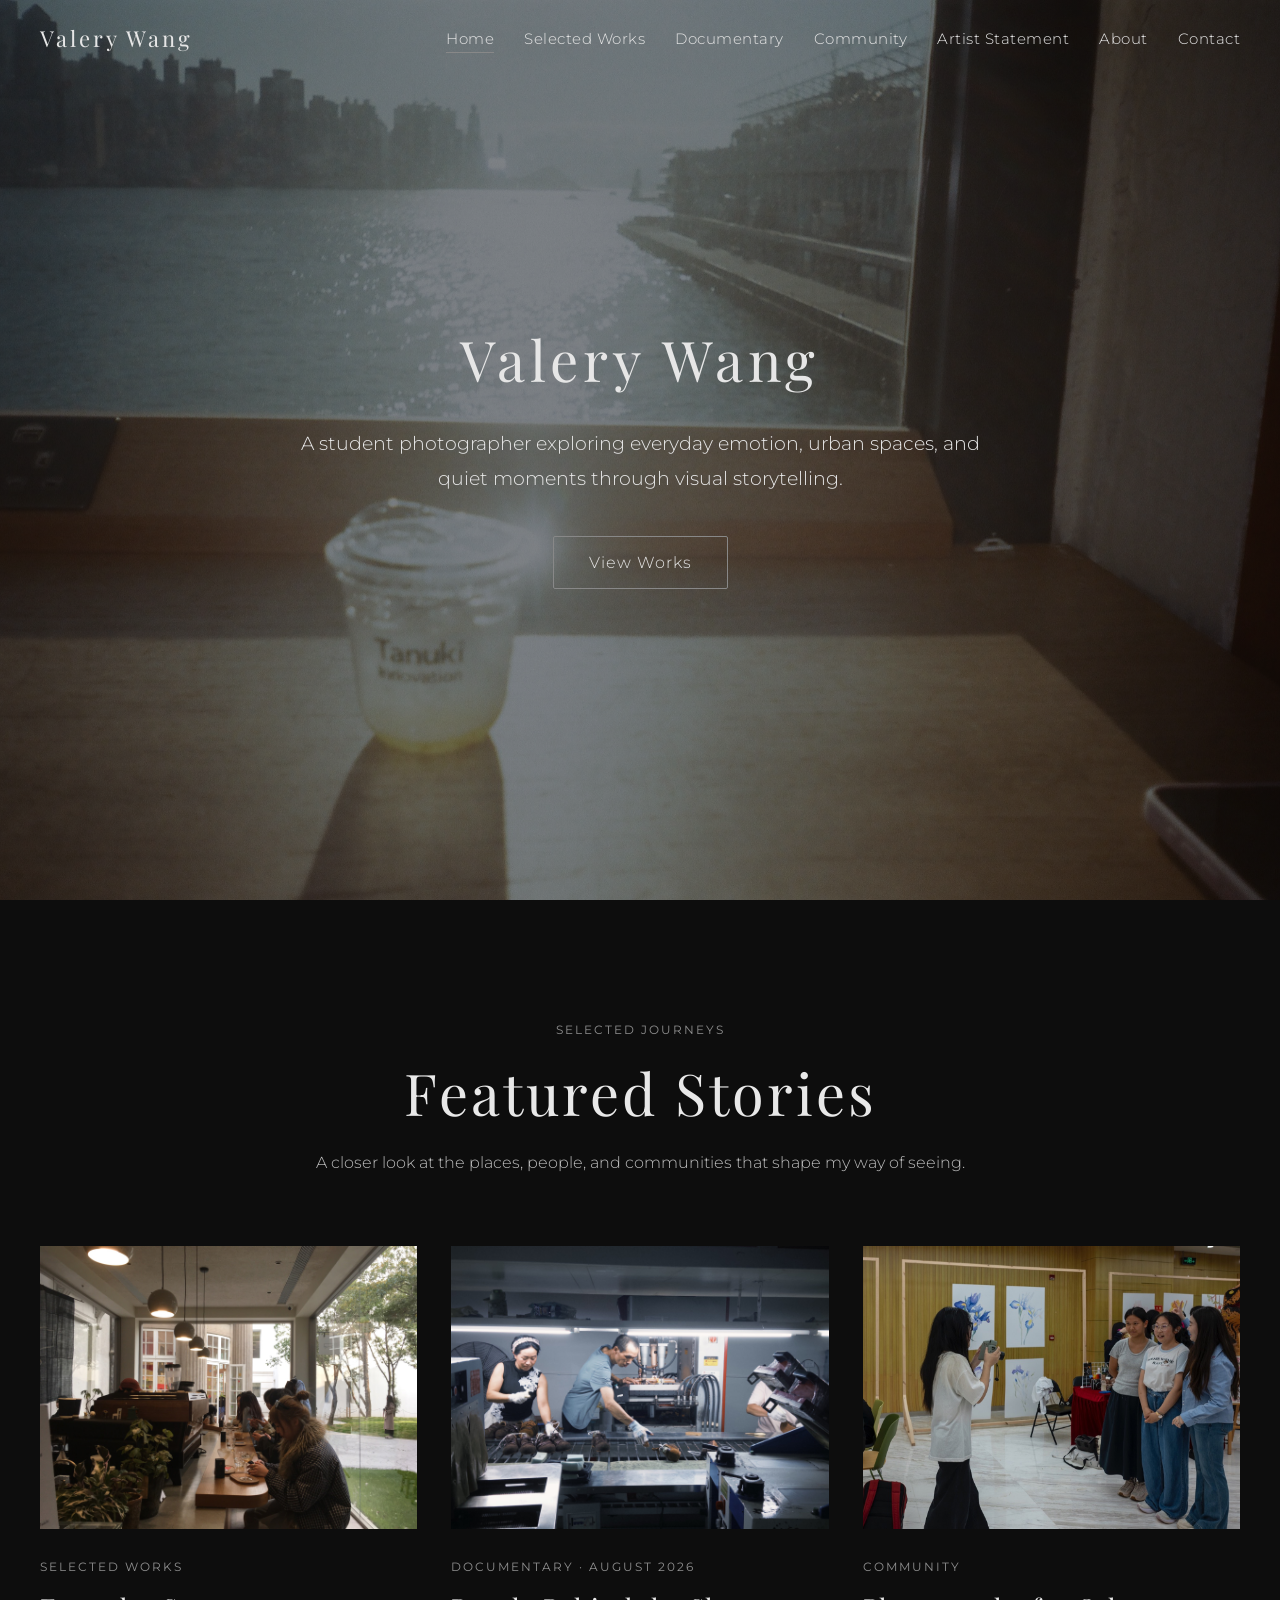
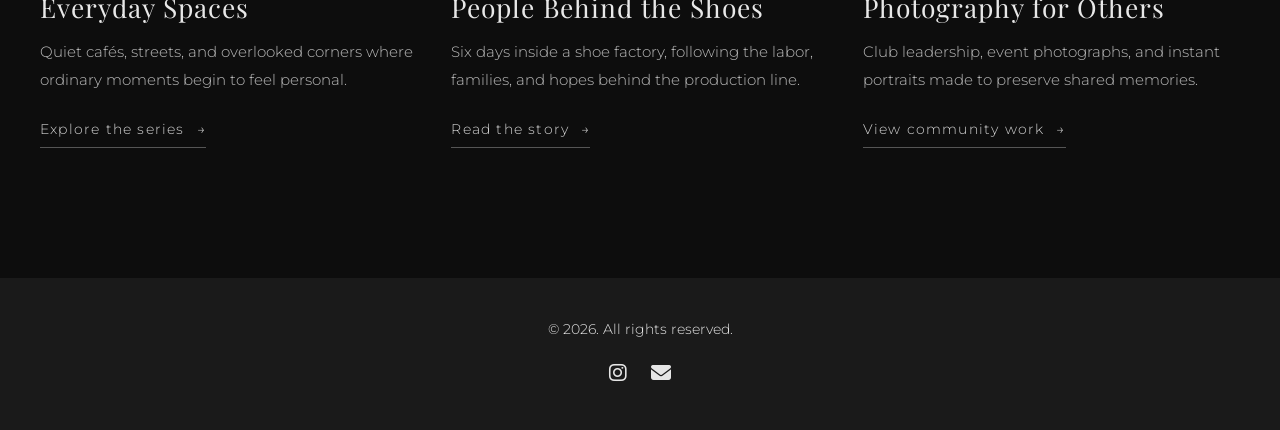
==== commit 66e05082: "hhhh" ====
--- a/index.html
+++ b/index.html
@@ -5,6 +5,17 @@
     <meta name="viewport" content="width=device-width, initial-scale=1.0">
     <title>Valery Wang | Photography Portfolio</title>
     <meta name="description" content="A student photographer exploring everyday emotion, urban spaces, and quiet moments through visual storytelling.">
+    <link rel="canonical" href="https://wangyinan0829.github.io/">
+    <meta property="og:type" content="website">
+    <meta property="og:site_name" content="Valery Wang Photography">
+    <meta property="og:title" content="Valery Wang | Photography Portfolio">
+    <meta property="og:description" content="Everyday emotion, urban spaces, and quiet moments through visual storytelling.">
+    <meta property="og:url" content="https://wangyinan0829.github.io/">
+    <meta property="og:image" content="https://wangyinan0829.github.io/images/Everyday%20Spaces/2025-10-07%20230908-optimized.jpg">
+    <meta name="twitter:card" content="summary_large_image">
+    <meta name="twitter:title" content="Valery Wang | Photography Portfolio">
+    <meta name="twitter:description" content="Everyday emotion, urban spaces, and quiet moments through visual storytelling.">
+    <meta name="twitter:image" content="https://wangyinan0829.github.io/images/Everyday%20Spaces/2025-10-07%20230908-optimized.jpg">
     
     <link rel="icon" href="./favicon/favicon-32x32.png" sizes="32x32">
     <link rel="apple-touch-icon" href="./favicon/favicon-apple-32x32.png">
@@ -13,7 +24,7 @@
     <link rel="preconnect" href="https://fonts.gstatic.com" crossorigin>
     <link href="https://fonts.googleapis.com/css2?family=Montserrat:wght@300;400;700&family=Playfair+Display:wght@400;500;600;700&display=swap" rel="stylesheet">
     
-    <link rel="stylesheet" href="./css/style.css">
+    <link rel="stylesheet" href="./css/style.css?v=20260831-4">
     
     <link rel="stylesheet" href="https://cdn.bootcdn.net/ajax/libs/font-awesome/6.5.2/css/all.min.css" crossorigin="anonymous" referrerpolicy="no-referrer" />
     <link href="https://cdn.bootcdn.net/ajax/libs/aos/2.3.1/aos.css" rel="stylesheet">
@@ -49,6 +60,46 @@
             <p class="hero-subtitle" data-aos="fade-up" data-aos-delay="200">A student photographer exploring everyday emotion, urban spaces, and quiet moments through visual storytelling.</p>
             <a href="works.html" class="btn" data-aos="zoom-in" data-aos-delay="400">View Works</a>
         </section>
+
+        <section class="home-stories" aria-labelledby="home-stories-title">
+            <div class="home-stories-header" data-aos="fade-up">
+                <p class="home-stories-kicker">SELECTED JOURNEYS</p>
+                <h2 id="home-stories-title">Featured Stories</h2>
+                <p>A closer look at the places, people, and communities that shape my way of seeing.</p>
+            </div>
+
+            <div class="home-story-grid">
+                <article class="home-story-card" data-aos="fade-up">
+                    <a class="home-story-image" href="works.html" aria-label="Explore Selected Works">
+                        <img src="./images/Everyday Spaces/2025-10-07 230614-home.jpg" alt="People seated along a shared table inside a glass-walled café" width="1600" height="1200" loading="lazy" decoding="async">
+                    </a>
+                    <p class="home-story-meta">SELECTED WORKS</p>
+                    <h3><a href="works.html">Everyday Spaces</a></h3>
+                    <p>Quiet cafés, streets, and overlooked corners where ordinary moments begin to feel personal.</p>
+                    <a class="project-text-link" href="works.html">Explore the series <span aria-hidden="true">→</span></a>
+                </article>
+
+                <article class="home-story-card" data-aos="fade-up" data-aos-delay="120">
+                    <a class="home-story-image" href="documentary.html" aria-label="Read People Behind the Shoes">
+                        <img src="./images/nav/2-home.jpg" alt="Workers making shoes along a crowded factory production line" width="1600" height="1200" loading="lazy" decoding="async">
+                    </a>
+                    <p class="home-story-meta">DOCUMENTARY · AUGUST 2026</p>
+                    <h3><a href="documentary.html">People Behind the Shoes</a></h3>
+                    <p>Six days inside a shoe factory, following the labor, families, and hopes behind the production line.</p>
+                    <a class="project-text-link" href="documentary.html">Read the story <span aria-hidden="true">→</span></a>
+                </article>
+
+                <article class="home-story-card" data-aos="fade-up" data-aos-delay="240">
+                    <a class="home-story-image" href="community.html" aria-label="Explore Community Through Photography">
+                        <img src="./images/community/Photography3-home.jpg" alt="Students visiting a photography club exhibition" width="1600" height="884" loading="lazy" decoding="async">
+                    </a>
+                    <p class="home-story-meta">COMMUNITY</p>
+                    <h3><a href="community.html">Photography for Others</a></h3>
+                    <p>Club leadership, event photographs, and instant portraits made to preserve shared memories.</p>
+                    <a class="project-text-link" href="community.html">View community work <span aria-hidden="true">→</span></a>
+                </article>
+            </div>
+        </section>
     </main>
 
     <footer class="main-footer">
@@ -59,7 +110,7 @@
         </div>
     </footer>
 
-    <script src="js/main.js"></script>
+    <script src="js/main.js?v=20260831-2"></script>
     <script src="https://cdn.bootcdn.net/ajax/libs/aos/2.3.1/aos.js"></script>
     <script>
         AOS.init();
--- a/css/style.css
+++ b/css/style.css
@@ -273,6 +273,114 @@
     margin-left: auto;
     margin-right: auto;
     animation: fadeIn 1.2s ease-in-out;
+}
+
+
+
+                    /*
+                        --- Homepage: Featured Stories ---
+                    */
+
+
+
+.home-stories {
+    padding: 120px 40px 130px;
+    background: #0d0d0d;
+}
+
+.home-stories-header {
+    max-width: 720px;
+    margin: 0 auto 68px;
+    text-align: center;
+}
+
+.home-stories-kicker,
+.home-story-meta {
+    color: #8f8f8f;
+    font-size: 0.76em;
+    letter-spacing: 2px;
+    font-weight: 400;
+}
+
+.home-stories-kicker {
+    margin-bottom: 18px;
+}
+
+.home-stories-header h2 {
+    margin-bottom: 22px;
+    color: #e8e8e8;
+    font-family: 'Playfair Display', serif;
+    font-size: clamp(2.3em, 4.5vw, 4.2em);
+    font-weight: 400;
+    letter-spacing: 3px;
+    line-height: 1.15;
+}
+
+.home-stories-header > p:last-child {
+    color: #bdbdbd;
+    font-size: 1.03em;
+    line-height: 1.9;
+}
+
+.home-story-grid {
+    display: grid;
+    grid-template-columns: repeat(3, minmax(0, 1fr));
+    gap: 34px;
+    max-width: 1320px;
+    margin: 0 auto;
+}
+
+.home-story-card {
+    min-width: 0;
+}
+
+.home-story-image {
+    display: block;
+    overflow: hidden;
+    aspect-ratio: 4 / 3;
+    margin-bottom: 28px;
+    background: #161616;
+}
+
+.home-story-image img {
+    width: 100%;
+    height: 100%;
+    display: block;
+    object-fit: cover;
+    transition: transform 0.6s cubic-bezier(0.16, 1, 0.3, 1), filter 0.4s ease;
+}
+
+.home-story-image:hover img,
+.home-story-image:focus-visible img {
+    transform: scale(1.025);
+    filter: brightness(1.08);
+}
+
+.home-story-meta {
+    margin-bottom: 12px;
+}
+
+.home-story-card h3 {
+    margin-bottom: 14px;
+    font-family: 'Playfair Display', serif;
+    font-size: 1.65em;
+    font-weight: 400;
+    letter-spacing: 1px;
+    line-height: 1.3;
+}
+
+.home-story-card h3 a {
+    color: #e8e8e8;
+}
+
+.home-story-card > p:not(.home-story-meta) {
+    color: #bcbcbc;
+    font-size: 0.95em;
+    line-height: 1.85;
+}
+
+.home-story-card .project-text-link {
+    margin-top: 24px;
 }
 
 
@@ -1107,6 +1215,29 @@
     .featured-story {
         flex-direction: column;
         padding: 30px 20px;
+    }
+
+    .home-stories {
+        padding: 88px 20px 96px;
+    }
+
+    .home-stories-header {
+        margin-bottom: 48px;
+        text-align: left;
+    }
+
+    .home-stories-header h2 {
+        font-size: 2.35em;
+        letter-spacing: 2px;
+    }
+
+    .home-story-grid {
+        grid-template-columns: 1fr;
+        gap: 68px;
+    }
+
+    .home-story-image {
+        margin-bottom: 22px;
     }
 
     .statement-text {
@@ -2179,7 +2310,7 @@
     position: absolute;
     top: 30px;
     right: 40px;
-    font-size: 3.5em;
+    font-size: 2.2em;
     color: #e6e6e6;
     cursor: pointer;
     background: none;
@@ -2190,6 +2321,7 @@
     display: flex;
     align-items: center;
     justify-content: center;
+    z-index: 3;
     transition: color 0.3s ease, transform 0.3s ease;
     font-weight: 300;
     opacity: 0;
@@ -2200,6 +2332,10 @@
     line-height: 1;
 }
 
+.modal-close i {
+    pointer-events: none;
+}
+
 .editorial-modal.active .modal-close {
     opacity: 1;
     transform: translateY(0) scale(1);
@@ -2219,12 +2355,29 @@
     font-size: 0.75em;
     letter-spacing: 2px;
     color: #666;
-    margin-bottom: 30px;
+    margin-bottom: 4px;
     font-weight: 300;
     opacity: 0;
     transform: translateY(20px);
     transition: opacity 0.35s ease 0.08s,
                 transform 0.35s ease 0.08s;
+}
+
+.modal-counter {
+    margin-bottom: 28px;
+    color: #969696;
+    font-size: 0.72em;
+    font-weight: 400;
+    letter-spacing: 1.8px;
+    opacity: 0;
+    transform: translateY(16px);
+    transition: opacity 0.35s ease 0.11s,
+                transform 0.35s ease 0.11s;
+}
+
+.editorial-modal.active .modal-counter {
+    opacity: 1;
+    transform: translateY(0);
 }
 
 .editorial-modal.active .modal-index {
@@ -2286,6 +2439,43 @@
     transform: translateY(0);
 }
 
+.modal-navigation {
+    display: flex;
+    gap: 12px;
+    margin-top: 38px;
+    opacity: 0;
+    transform: translateY(18px);
+    transition: opacity 0.35s ease 0.23s,
+                transform 0.35s ease 0.23s;
+}
+
+.editorial-modal.active .modal-navigation {
+    opacity: 1;
+    transform: translateY(0);
+}
+
+.modal-nav {
+    width: 48px;
+    height: 48px;
+    display: inline-flex;
+    align-items: center;
+    justify-content: center;
+    border: 1px solid #555;
+    border-radius: 0;
+    background: transparent;
+    color: #d8d8d8;
+    cursor: pointer;
+    font-size: 0.9em;
+    transition: background-color 0.25s ease, color 0.25s ease, border-color 0.25s ease;
+}
+
+.modal-nav:hover,
+.modal-nav:focus-visible {
+    border-color: #d8d8d8;
+    background: #e6e6e6;
+    color: #0d0d0d;
+}
+
 .gallery-item {
     cursor: pointer;
 }
@@ -2319,8 +2509,8 @@
     }
 
     .modal-close {
-        top: 30px;
-        right: 40px;
+        top: 22px;
+        right: 24px;
     }
 }
 
@@ -2336,9 +2526,12 @@
     }
 
     .modal-close {
-        top: 20px;
-        right: 30px;
-        font-size: 0.8em;
+        top: 16px;
+        right: 16px;
+        width: 48px;
+        height: 48px;
+        font-size: 1.7em;
+        background: rgba(13, 13, 13, 0.72);
     }
 
     .modal-title {
@@ -2349,4 +2542,17 @@
     .modal-description {
         font-size: 0.95em;
     }
-}
+
+    .modal-counter {
+        margin-bottom: 18px;
+    }
+
+    .modal-navigation {
+        margin-top: 24px;
+    }
+
+    .modal-nav {
+        width: 44px;
+        height: 44px;
+    }
+}
